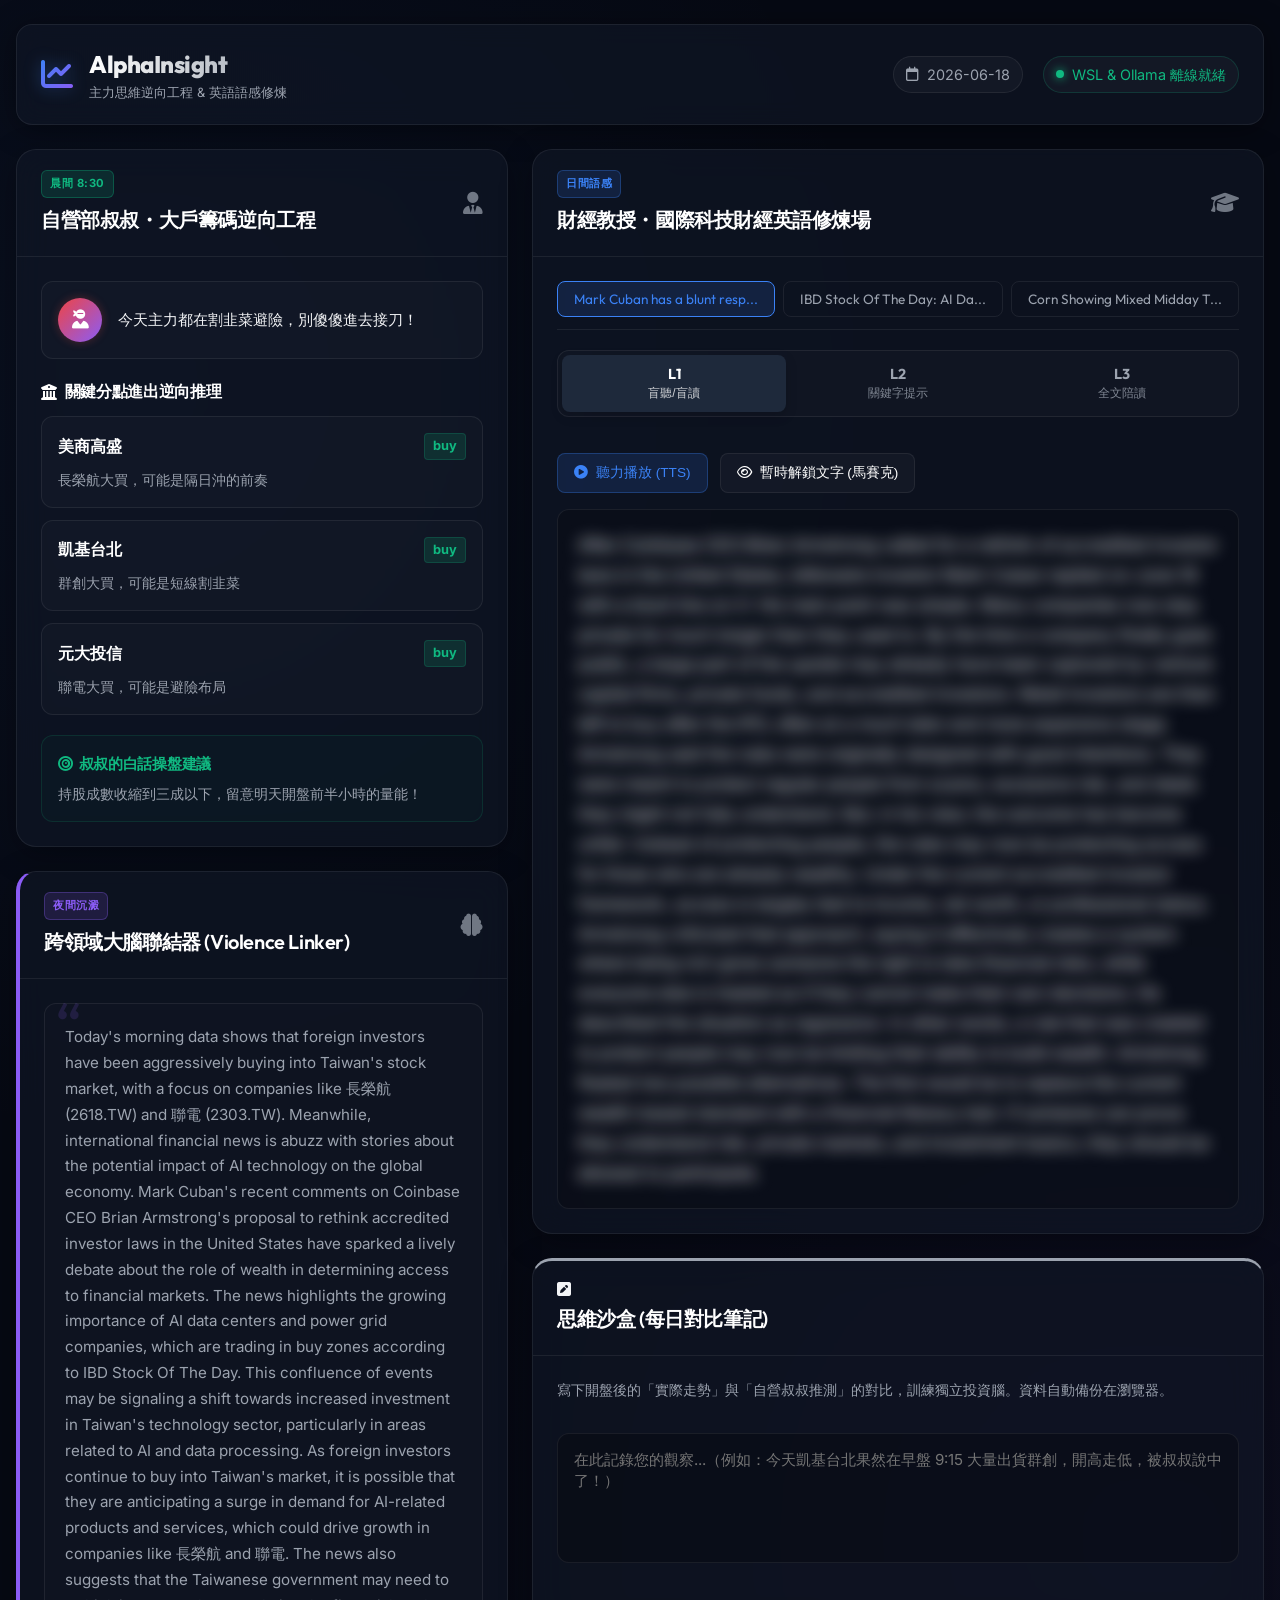
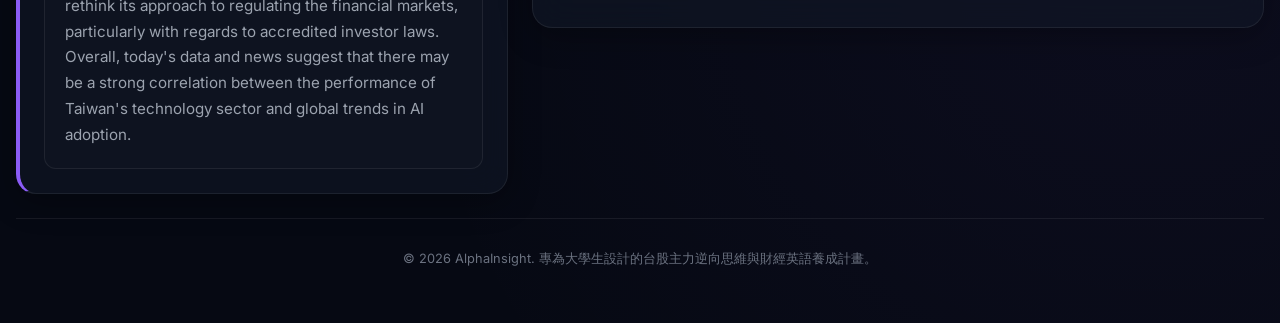
==== frontend/index.html @ 8d2d9692 "First commit: Initialize AlphaInsight project" ====
<!DOCTYPE html>
<html lang="zh-TW">
<head>
    <meta charset="UTF-8">
    <meta name="viewport" content="width=device-width, initial-scale=1.0">
    <title>AlphaInsight | 台股大戶思維與財經英語修煉場</title>
    <meta name="description" content="結合台股大戶操盤思維逆向工程與國際財經科技英語語感訓練的單頁 Dashboard。">
    <!-- Google Fonts -->
    <link rel="preconnect" href="https://fonts.googleapis.com">
    <link rel="preconnect" href="https://fonts.gstatic.com" crossorigin>
    <link href="https://fonts.googleapis.com/css2?family=Inter:wght@300;400;500;600;700&family=Outfit:wght@400;500;600;700;800&display=swap" rel="stylesheet">
    <!-- FontAwesome for icons -->
    <link rel="stylesheet" href="https://cdnjs.cloudflare.com/ajax/libs/font-awesome/6.4.0/css/all.min.css">
    <link rel="stylesheet" href="style.css">
</head>
<body>
    <div class="app-container">
        <!-- Header -->
        <header class="app-header">
            <div class="logo-area">
                <i class="fa-solid fa-chart-line logo-icon"></i>
                <div class="logo-text">
                    <h1>AlphaInsight</h1>
                    <p>主力思維逆向工程 & 英語語感修煉</p>
                </div>
            </div>
            <div class="header-meta">
                <div class="meta-item">
                    <i class="fa-regular fa-calendar"></i>
                    <span id="insight-date">讀取中...</span>
                </div>
                <div class="meta-item status-indicator">
                    <span class="status-dot"></span>
                    <span>WSL & Ollama 離線就緒</span>
                </div>
            </div>
        </header>

        <!-- Main Dashboard Layout -->
        <main class="app-main">
            <!-- Left Column: Stocks & Links -->
            <div class="main-column left-column">
                
                <!-- Section 1: Morning Stock Uncle -->
                <section class="dashboard-card stock-section" id="morning-stock">
                    <div class="card-header">
                        <div class="card-title">
                            <span class="badge badge-morning">晨間 8:30</span>
                            <h2>自營部叔叔・大戶籌碼逆向工程</h2>
                        </div>
                        <i class="fa-solid fa-user-tie header-card-icon"></i>
                    </div>
                    
                    <div class="card-content">
                        <!-- Uncle Sentiment -->
                        <div class="uncle-sentiment-box">
                            <div class="uncle-avatar">
                                <i class="fa-solid fa-user-ninja"></i>
                            </div>
                            <div class="sentiment-speech">
                                <p id="uncle-sentiment">正在逆向分析主力籌碼中...</p>
                            </div>
                        </div>

                        <!-- Top Brokerage Analysis list -->
                        <div class="analysis-group">
                            <h3><i class="fa-solid fa-building-columns"></i> 關鍵分點進出逆向推理</h3>
                            <div id="brokerages-list" class="brokerage-grid">
                                <!-- Dynamically loaded -->
                                <div class="loading-spinner"><i class="fa-solid fa-circle-notch fa-spin"></i> 載入分點資料中...</div>
                            </div>
                        </div>

                        <!-- Overall strategy -->
                        <div class="uncle-strategy-box">
                            <h4><i class="fa-solid fa-bullseye"></i> 叔叔的白話操盤建議</h4>
                            <p id="uncle-strategy">等待分析...</p>
                        </div>
                    </div>
                </section>

                <!-- Section 3: Night Market Linker -->
                <section class="dashboard-card linker-section" id="night-linker">
                    <div class="card-header">
                        <div class="card-title">
                            <span class="badge badge-night">夜間沉澱</span>
                            <h2>跨領域大腦聯結器 (Violence Linker)</h2>
                        </div>
                        <i class="fa-solid fa-brain header-card-icon"></i>
                    </div>
                    <div class="card-content">
                        <p id="linker-insight-text" class="linker-text">
                            正在暴力聯結晨間台股大戶動作與國際科技新聞...
                        </p>
                    </div>
                </section>

            </div>

            <!-- Right Column: English Professor & Sandbox -->
            <div class="main-column right-column">
                
                <!-- Section 2: Daytime English Professor -->
                <section class="dashboard-card english-section" id="daytime-english">
                    <div class="card-header">
                        <div class="card-title">
                            <span class="badge badge-daytime">日間語感</span>
                            <h2>財經教授・國際科技財經英語修煉場</h2>
                        </div>
                        <i class="fa-solid fa-graduation-cap header-card-icon"></i>
                    </div>

                    <div class="card-content">
                        <!-- News Selector (if multiple news items exist) -->
                        <div class="news-tabs" id="news-selector">
                            <!-- Dynamically loaded tabs -->
                        </div>

                        <!-- Level Switcher -->
                        <div class="level-switcher">
                            <button class="level-btn active" id="btn-level1" data-level="1">
                                <span class="btn-num">L1</span>
                                <span class="btn-txt">盲聽/盲讀</span>
                            </button>
                            <button class="level-btn" id="btn-level2" data-level="2">
                                <span class="btn-num">L2</span>
                                <span class="btn-txt">關鍵字提示</span>
                            </button>
                            <button class="level-btn" id="btn-level3" data-level="3">
                                <span class="btn-num">L3</span>
                                <span class="btn-txt">全文陪讀</span>
                            </button>
                        </div>

                        <!-- Training Area -->
                        <div class="training-display">
                            
                            <!-- Level 1: Blind Reading & Listening -->
                            <div class="level-panel active" id="panel-level1">
                                <div class="blind-controls">
                                    <button class="control-btn play-btn" id="tts-play-btn" title="播放語音">
                                        <i class="fa-solid fa-circle-play"></i> 聽力播放 (TTS)
                                    </button>
                                    <button class="control-btn stop-btn" id="tts-stop-btn" title="停止播放" style="display:none;">
                                        <i class="fa-solid fa-circle-stop"></i> 停止
                                    </button>
                                    <button class="control-btn peek-btn" id="peek-btn">
                                        <i class="fa-regular fa-eye"></i> 暫時解鎖文字 (馬賽克)
                                    </button>
                                </div>
                                <div class="blind-text-container">
                                    <div class="blind-text blur-effect" id="blind-passage">
                                        Loading passage...
                                    </div>
                                </div>
                            </div>

                            <!-- Level 2: Keywords & Context -->
                            <div class="level-panel" id="panel-level2">
                                <!-- Background Context -->
                                <div class="context-box">
                                    <h4><i class="fa-solid fa-circle-info"></i> 教授的白話背景提示</h4>
                                    <p id="prof-context">載入中...</p>
                                </div>
                                
                                <!-- Keyword Cards Grid -->
                                <h4><i class="fa-solid fa-tags"></i> 核心產業英語單字 (點擊翻牌)</h4>
                                <div class="keyword-grid" id="keywords-container">
                                    <!-- Dynamic Keyword Cards -->
                                </div>
                            </div>

                            <!-- Level 3: Full Read-Along -->
                            <div class="level-panel" id="panel-level3">
                                <div class="helper-tip">
                                    <i class="fa-regular fa-lightbulb"></i> 點擊任何一個英文句子，右側或下方將浮現結合產業背景的白話中文翻譯。
                                </div>
                                <div class="read-along-container">
                                    <div class="english-passage-interactive" id="interactive-passage">
                                        <!-- Sentences loaded dynamically -->
                                    </div>
                                    <div class="translation-side-panel" id="translation-panel">
                                        <div class="translation-panel-header">
                                            <i class="fa-solid fa-language"></i> 教授對話式翻譯
                                        </div>
                                        <div class="translation-panel-content" id="translation-content">
                                            點擊英文句子即可獲得白話翻譯。
                                        </div>
                                    </div>
                                </div>
                            </div>

                        </div>
                    </div>
                </section>

                <!-- Sandbox Notes Box -->
                <section class="dashboard-card sandbox-card" id="sandbox">
                    <div class="card-header">
                        <div class="card-title">
                            <i class="fa-solid fa-square-pen"></i>
                            <h2>思維沙盒 (每日對比筆記)</h2>
                        </div>
                    </div>
                    <div class="card-content">
                        <div class="sandbox-intro">
                            寫下開盤後的「實際走勢」與「自營叔叔推測」的對比，訓練獨立投資腦。資料自動備份在瀏覽器。
                        </div>
                        <textarea id="sandbox-textarea" placeholder="在此記錄您的觀察...（例如：今天凱基台北果然在早盤 9:15 大量出貨群創，開高走低，被叔叔說中了！）"></textarea>
                        <div class="sandbox-footer">
                            <span id="save-status"><i class="fa-solid fa-cloud-arrow-up"></i> 已即時儲存至本機</span>
                        </div>
                    </div>
                </section>

            </div>
        </main>

        <!-- Footer -->
        <footer class="app-footer">
            <p>&copy; 2026 AlphaInsight. 專為大學生設計的台股主力逆向思維與財經英語養成計畫。</p>
        </footer>
    </div>

    <!-- App JS -->
    <script src="app.js"></script>
</body>
</html>
---- frontend/style.css ----
/* ==========================================================================
   AlphaInsight Core Design System & CSS Stylesheet
   Theme: Sleek Sci-Fi Dark Mode (Glassmorphism & Neon Accents)
   ========================================================================== */

/* Variables */
:root {
    --bg-main: #060913;
    --bg-card: rgba(17, 24, 39, 0.6);
    --border-color: rgba(255, 255, 255, 0.07);
    --border-focus: rgba(59, 130, 246, 0.5);
    
    --text-primary: #f3f4f6;
    --text-secondary: #9ca3af;
    --text-muted: #6b7280;
    
    /* Neon Colors */
    --neon-green: #10b981;
    --neon-green-glow: rgba(16, 185, 129, 0.15);
    --neon-blue: #3b82f6;
    --neon-blue-glow: rgba(59, 130, 246, 0.15);
    --neon-red: #ef4444;
    --neon-red-glow: rgba(239, 68, 68, 0.15);
    --neon-purple: #8b5cf6;
    --neon-purple-glow: rgba(139, 92, 246, 0.15);
    
    /* Transition Speed */
    --transition-smooth: all 0.3s cubic-bezier(0.4, 0, 0.2, 1);
}

/* Base Settings & Typography */
* {
    margin: 0;
    padding: 0;
    box-sizing: border-box;
}

body {
    background-color: var(--bg-main);
    background-image: 
        radial-gradient(circle at 10% 20%, rgba(59, 130, 246, 0.05) 0%, transparent 40%),
        radial-gradient(circle at 90% 80%, rgba(139, 92, 246, 0.05) 0%, transparent 40%);
    color: var(--text-primary);
    font-family: 'Inter', -apple-system, BlinkMacSystemFont, "Segoe UI", Roboto, sans-serif;
    min-height: 100vh;
    line-height: 1.6;
    overflow-x: hidden;
}

h1, h2, h3, h4, h5, h6 {
    font-family: 'Outfit', sans-serif;
    font-weight: 600;
    letter-spacing: -0.02em;
}

/* Scrollbar Style */
::-webkit-scrollbar {
    width: 8px;
}
::-webkit-scrollbar-track {
    background: var(--bg-main);
}
::-webkit-scrollbar-thumb {
    background: #1f2937;
    border-radius: 4px;
}
::-webkit-scrollbar-thumb:hover {
    background: #374151;
}

/* Layout Container */
.app-container {
    max-width: 1400px;
    margin: 0 auto;
    padding: 24px 16px;
    display: flex;
    flex-direction: column;
    gap: 24px;
}

/* Header */
.app-header {
    display: flex;
    justify-content: space-between;
    align-items: center;
    padding: 20px 24px;
    background: var(--bg-card);
    backdrop-filter: blur(12px);
    border: 1px solid var(--border-color);
    border-radius: 16px;
    box-shadow: 0 4px 30px rgba(0, 0, 0, 0.4);
}

.logo-area {
    display: flex;
    align-items: center;
    gap: 16px;
}

.logo-icon {
    font-size: 2rem;
    background: linear-gradient(135deg, var(--neon-blue), var(--neon-purple));
    -webkit-background-clip: text;
    -webkit-text-fill-color: transparent;
    filter: drop-shadow(0 0 8px rgba(59, 130, 246, 0.4));
}

.logo-text h1 {
    font-size: 1.5rem;
    font-weight: 800;
    background: linear-gradient(to right, #ffffff, #9ca3af);
    -webkit-background-clip: text;
    -webkit-text-fill-color: transparent;
}

.logo-text p {
    font-size: 0.8rem;
    color: var(--text-secondary);
}

.header-meta {
    display: flex;
    gap: 20px;
    align-items: center;
}

.meta-item {
    font-size: 0.9rem;
    color: var(--text-secondary);
    display: flex;
    align-items: center;
    gap: 8px;
    padding: 6px 12px;
    background: rgba(255, 255, 255, 0.03);
    border-radius: 20px;
    border: 1px solid var(--border-color);
}

.status-indicator {
    color: var(--neon-green);
    border-color: rgba(16, 185, 129, 0.2);
}

.status-dot {
    width: 8px;
    height: 8px;
    background-color: var(--neon-green);
    border-radius: 50%;
    box-shadow: 0 0 10px var(--neon-green);
    display: inline-block;
    animation: pulse 2s infinite;
}

@keyframes pulse {
    0% { transform: scale(0.9); opacity: 0.8; }
    50% { transform: scale(1.1); opacity: 1; box-shadow: 0 0 14px var(--neon-green); }
    100% { transform: scale(0.9); opacity: 0.8; }
}

/* Dashboard Columns */
.app-main {
    display: grid;
    grid-template-columns: 1.1fr 1fr;
    gap: 24px;
}

@media (max-width: 1024px) {
    .app-main {
        grid-template-columns: 1fr;
    }
}

.main-column {
    display: flex;
    flex-direction: column;
    gap: 24px;
}

/* Dashboard Cards (Glassmorphism) */
.dashboard-card {
    background: var(--bg-card);
    backdrop-filter: blur(16px);
    border: 1px solid var(--border-color);
    border-radius: 20px;
    box-shadow: 0 8px 32px rgba(0, 0, 0, 0.3);
    transition: var(--transition-smooth);
    display: flex;
    flex-direction: column;
    overflow: hidden;
}

.dashboard-card:hover {
    transform: translateY(-4px);
    border-color: rgba(255, 255, 255, 0.15);
    box-shadow: 0 12px 40px rgba(0, 0, 0, 0.5);
}

.card-header {
    display: flex;
    justify-content: space-between;
    align-items: center;
    padding: 20px 24px;
    border-bottom: 1px solid var(--border-color);
}

.card-title {
    display: flex;
    flex-direction: column;
    gap: 6px;
}

.card-title h2 {
    font-size: 1.25rem;
    color: #ffffff;
}

.header-card-icon {
    font-size: 1.4rem;
    color: var(--text-secondary);
    opacity: 0.7;
}

.card-content {
    padding: 24px;
    display: flex;
    flex-direction: column;
    gap: 20px;
}

/* Badges */
.badge {
    align-self: flex-start;
    font-size: 0.7rem;
    font-weight: 700;
    text-transform: uppercase;
    padding: 4px 8px;
    border-radius: 6px;
    letter-spacing: 0.05em;
}

.badge-morning {
    background: var(--neon-green-glow);
    color: var(--neon-green);
    border: 1px solid rgba(16, 185, 129, 0.3);
}

.badge-daytime {
    background: var(--neon-blue-glow);
    color: var(--neon-blue);
    border: 1px solid rgba(59, 130, 246, 0.3);
}

.badge-night {
    background: var(--neon-purple-glow);
    color: var(--neon-purple);
    border: 1px solid rgba(139, 92, 246, 0.3);
}

/* SECTION 1: Stock Uncle Styles */
.uncle-sentiment-box {
    display: flex;
    gap: 16px;
    background: rgba(255, 255, 255, 0.02);
    border: 1px solid var(--border-color);
    border-radius: 12px;
    padding: 16px;
}

.uncle-avatar {
    width: 44px;
    height: 44px;
    border-radius: 50%;
    background: linear-gradient(135deg, var(--neon-red), var(--neon-purple));
    display: flex;
    align-items: center;
    justify-content: center;
    flex-shrink: 0;
    box-shadow: 0 0 10px rgba(239, 68, 68, 0.3);
}

.uncle-avatar i {
    font-size: 1.2rem;
    color: #ffffff;
}

.sentiment-speech {
    font-size: 0.95rem;
    color: var(--text-primary);
    display: flex;
    align-items: center;
}

.analysis-group h3 {
    font-size: 1rem;
    color: #ffffff;
    margin-bottom: 12px;
    display: flex;
    align-items: center;
    gap: 8px;
}

.brokerage-grid {
    display: flex;
    flex-direction: column;
    gap: 12px;
}

.brokerage-card {
    background: rgba(255, 255, 255, 0.02);
    border: 1px solid var(--border-color);
    border-radius: 12px;
    padding: 16px;
    display: flex;
    flex-direction: column;
    gap: 8px;
    transition: var(--transition-smooth);
}

.brokerage-card:hover {
    border-color: rgba(255, 255, 255, 0.12);
    background: rgba(255, 255, 255, 0.04);
}

.brokerage-card-meta {
    display: flex;
    justify-content: space-between;
    align-items: center;
}

.brokerage-name {
    font-weight: 700;
    font-family: 'Outfit', sans-serif;
    color: #ffffff;
    font-size: 1rem;
}

.brokerage-action {
    font-size: 0.8rem;
    font-weight: 700;
    padding: 2px 8px;
    border-radius: 4px;
}

.action-buy {
    background: var(--neon-green-glow);
    color: var(--neon-green);
    border: 1px solid rgba(16, 185, 129, 0.2);
}

.action-sell {
    background: var(--neon-red-glow);
    color: var(--neon-red);
    border: 1px solid rgba(239, 68, 68, 0.2);
}

.uncle-logic-text {
    font-size: 0.9rem;
    color: var(--text-secondary);
}

.uncle-strategy-box {
    background: rgba(16, 185, 129, 0.03);
    border: 1px solid rgba(16, 185, 129, 0.15);
    border-radius: 12px;
    padding: 16px;
}

.uncle-strategy-box h4 {
    color: var(--neon-green);
    font-size: 0.95rem;
    margin-bottom: 6px;
    display: flex;
    align-items: center;
    gap: 6px;
}

.uncle-strategy-box p {
    font-size: 0.9rem;
    color: var(--text-secondary);
}

/* SECTION 2: English Professor Styles */
.news-tabs {
    display: flex;
    gap: 8px;
    border-bottom: 1px solid var(--border-color);
    padding-bottom: 12px;
    overflow-x: auto;
}

.news-tab {
    background: transparent;
    border: 1px solid var(--border-color);
    color: var(--text-secondary);
    padding: 8px 16px;
    border-radius: 8px;
    cursor: pointer;
    font-family: 'Outfit', sans-serif;
    font-size: 0.85rem;
    white-space: nowrap;
    transition: var(--transition-smooth);
}

.news-tab:hover {
    color: #ffffff;
    border-color: rgba(255, 255, 255, 0.2);
}

.news-tab.active {
    background: var(--neon-blue-glow);
    color: var(--neon-blue);
    border-color: var(--neon-blue);
}

.level-switcher {
    display: grid;
    grid-template-columns: 1fr 1fr 1fr;
    background: rgba(255, 255, 255, 0.02);
    border: 1px solid var(--border-color);
    padding: 4px;
    border-radius: 12px;
}

.level-btn {
    background: transparent;
    border: none;
    color: var(--text-secondary);
    padding: 10px;
    cursor: pointer;
    border-radius: 8px;
    display: flex;
    flex-direction: column;
    align-items: center;
    gap: 2px;
    transition: var(--transition-smooth);
}

.level-btn:hover {
    color: #ffffff;
    background: rgba(255, 255, 255, 0.03);
}

.level-btn.active {
    background: #1e293b;
    color: #ffffff;
    box-shadow: 0 4px 12px rgba(0, 0, 0, 0.2);
}

.btn-num {
    font-weight: 700;
    font-size: 0.9rem;
    font-family: 'Outfit', sans-serif;
}

.btn-txt {
    font-size: 0.75rem;
    opacity: 0.8;
}

/* L1 Panel */
.level-panel {
    display: none;
    flex-direction: column;
    gap: 16px;
    margin-top: 16px;
}

.level-panel.active {
    display: flex;
}

.blind-controls {
    display: flex;
    gap: 12px;
}

.control-btn {
    background: rgba(255, 255, 255, 0.03);
    border: 1px solid var(--border-color);
    color: #ffffff;
    padding: 10px 16px;
    border-radius: 8px;
    cursor: pointer;
    font-size: 0.85rem;
    display: flex;
    align-items: center;
    gap: 8px;
    transition: var(--transition-smooth);
}

.control-btn:hover {
    background: rgba(255, 255, 255, 0.08);
    border-color: rgba(255, 255, 255, 0.2);
}

.play-btn {
    background: var(--neon-blue-glow);
    color: var(--neon-blue);
    border-color: rgba(59, 130, 246, 0.3);
}

.play-btn:hover {
    background: rgba(59, 130, 246, 0.25);
}

.stop-btn {
    background: var(--neon-red-glow);
    color: var(--neon-red);
    border-color: rgba(239, 68, 68, 0.3);
}

.stop-btn:hover {
    background: rgba(239, 68, 68, 0.25);
}

.blind-text-container {
    background: rgba(0, 0, 0, 0.2);
    border: 1px solid var(--border-color);
    border-radius: 12px;
    padding: 20px;
    min-height: 120px;
}

.blind-text {
    font-size: 1.1rem;
    line-height: 1.7;
    transition: filter 0.5s ease;
}

.blur-effect {
    filter: blur(8px);
    user-select: none;
    pointer-events: none;
}

/* L2 Panel */
.context-box {
    background: rgba(255, 255, 255, 0.02);
    border: 1px solid var(--border-color);
    border-radius: 12px;
    padding: 16px;
}

.context-box h4 {
    color: var(--neon-blue);
    font-size: 0.95rem;
    margin-bottom: 6px;
    display: flex;
    align-items: center;
    gap: 6px;
}

.context-box p {
    font-size: 0.9rem;
    color: var(--text-secondary);
}

.keyword-grid {
    display: grid;
    grid-template-columns: repeat(auto-fill, minmax(160px, 1fr));
    gap: 16px;
    margin-top: 12px;
}

/* 3D Flip Keyword Cards */
.keyword-card-wrapper {
    perspective: 1000px;
    height: 110px;
    cursor: pointer;
}

.keyword-card-inner {
    position: relative;
    width: 100%;
    height: 100%;
    text-align: center;
    transition: transform 0.6s cubic-bezier(0.4, 0, 0.2, 1);
    transform-style: preserve-3d;
}

.keyword-card-wrapper.flipped .keyword-card-inner {
    transform: rotateY(180deg);
}

.keyword-card-front, .keyword-card-back {
    position: absolute;
    width: 100%;
    height: 100%;
    backface-visibility: hidden;
    border-radius: 12px;
    border: 1px solid var(--border-color);
    display: flex;
    flex-direction: column;
    justify-content: center;
    align-items: center;
    padding: 10px;
}

.keyword-card-front {
    background: linear-gradient(135deg, rgba(30, 41, 59, 0.5), rgba(17, 24, 39, 0.8));
    color: #ffffff;
}

.keyword-card-front h5 {
    font-size: 1.05rem;
    font-family: 'Outfit', sans-serif;
    color: var(--neon-blue);
}

.keyword-card-front span {
    font-size: 0.75rem;
    color: var(--text-muted);
    margin-top: 4px;
}

.keyword-card-back {
    background: #1e293b;
    color: var(--text-primary);
    transform: rotateY(180deg);
}

.keyword-card-back p {
    font-size: 0.85rem;
    font-weight: 600;
}

.keyword-card-back span {
    font-size: 0.7rem;
    color: var(--text-secondary);
    margin-top: 4px;
    line-height: 1.3;
}

/* L3 Panel: Read Along */
.helper-tip {
    font-size: 0.8rem;
    color: var(--text-secondary);
    background: rgba(255, 255, 255, 0.02);
    padding: 10px 16px;
    border-radius: 8px;
    border-left: 3px solid var(--neon-blue);
}

.read-along-container {
    display: flex;
    flex-direction: column;
    gap: 16px;
}

.english-passage-interactive {
    font-size: 1.05rem;
    line-height: 1.8;
    color: var(--text-primary);
    padding: 10px 0;
}

.interactive-sentence {
    cursor: pointer;
    padding: 2px 4px;
    border-radius: 4px;
    transition: var(--transition-smooth);
}

.interactive-sentence:hover {
    background-color: rgba(59, 130, 246, 0.15);
    color: #ffffff;
    box-shadow: 0 0 5px rgba(59, 130, 246, 0.2);
}

.interactive-sentence.selected {
    background-color: var(--neon-blue-glow);
    border-bottom: 2px solid var(--neon-blue);
    color: #ffffff;
}

.translation-side-panel {
    background: rgba(0, 0, 0, 0.2);
    border: 1px solid var(--border-color);
    border-radius: 12px;
    padding: 16px;
}

.translation-panel-header {
    font-size: 0.85rem;
    font-weight: 700;
    color: var(--neon-blue);
    text-transform: uppercase;
    letter-spacing: 0.05em;
    margin-bottom: 8px;
    display: flex;
    align-items: center;
    gap: 6px;
}

.translation-panel-content {
    font-size: 0.95rem;
    color: var(--text-primary);
    min-height: 40px;
}

/* SECTION 3: Night Linker Styles */
.linker-section {
    border-left: 4px solid var(--neon-purple);
}

.linker-text {
    font-size: 0.95rem;
    line-height: 1.7;
    color: var(--text-secondary);
    background: rgba(255, 255, 255, 0.01);
    border: 1px solid var(--border-color);
    border-radius: 12px;
    padding: 20px;
    position: relative;
}

.linker-text::before {
    content: "“";
    font-family: 'Outfit', sans-serif;
    font-size: 4rem;
    color: var(--neon-purple);
    opacity: 0.15;
    position: absolute;
    top: -10px;
    left: 10px;
    line-height: 1;
}

/* Sandbox Notes Card */
.sandbox-card {
    border-top: 3px solid var(--text-secondary);
}

.sandbox-intro {
    font-size: 0.85rem;
    color: var(--text-secondary);
    margin-bottom: 12px;
}

#sandbox-textarea {
    width: 100%;
    height: 130px;
    background: rgba(0, 0, 0, 0.25);
    border: 1px solid var(--border-color);
    border-radius: 12px;
    color: #ffffff;
    padding: 16px;
    font-family: inherit;
    font-size: 0.95rem;
    resize: none;
    outline: none;
    transition: var(--transition-smooth);
}

#sandbox-textarea:focus {
    border-color: var(--neon-blue);
    box-shadow: 0 0 10px rgba(59, 130, 246, 0.15);
    background: rgba(0, 0, 0, 0.35);
}

.sandbox-footer {
    display: flex;
    justify-content: flex-end;
}

#save-status {
    font-size: 0.75rem;
    color: var(--text-muted);
    display: flex;
    align-items: center;
    gap: 4px;
    opacity: 0;
    transition: opacity 0.5s ease;
}

#save-status.show {
    opacity: 1;
}

/* Footer */
.app-footer {
    text-align: center;
    padding: 30px 0;
    border-top: 1px solid var(--border-color);
    color: var(--text-muted);
    font-size: 0.8rem;
}

/* Loading helper states */
.loading-spinner {
    padding: 20px;
    text-align: center;
    color: var(--text-muted);
    font-size: 0.9rem;
}
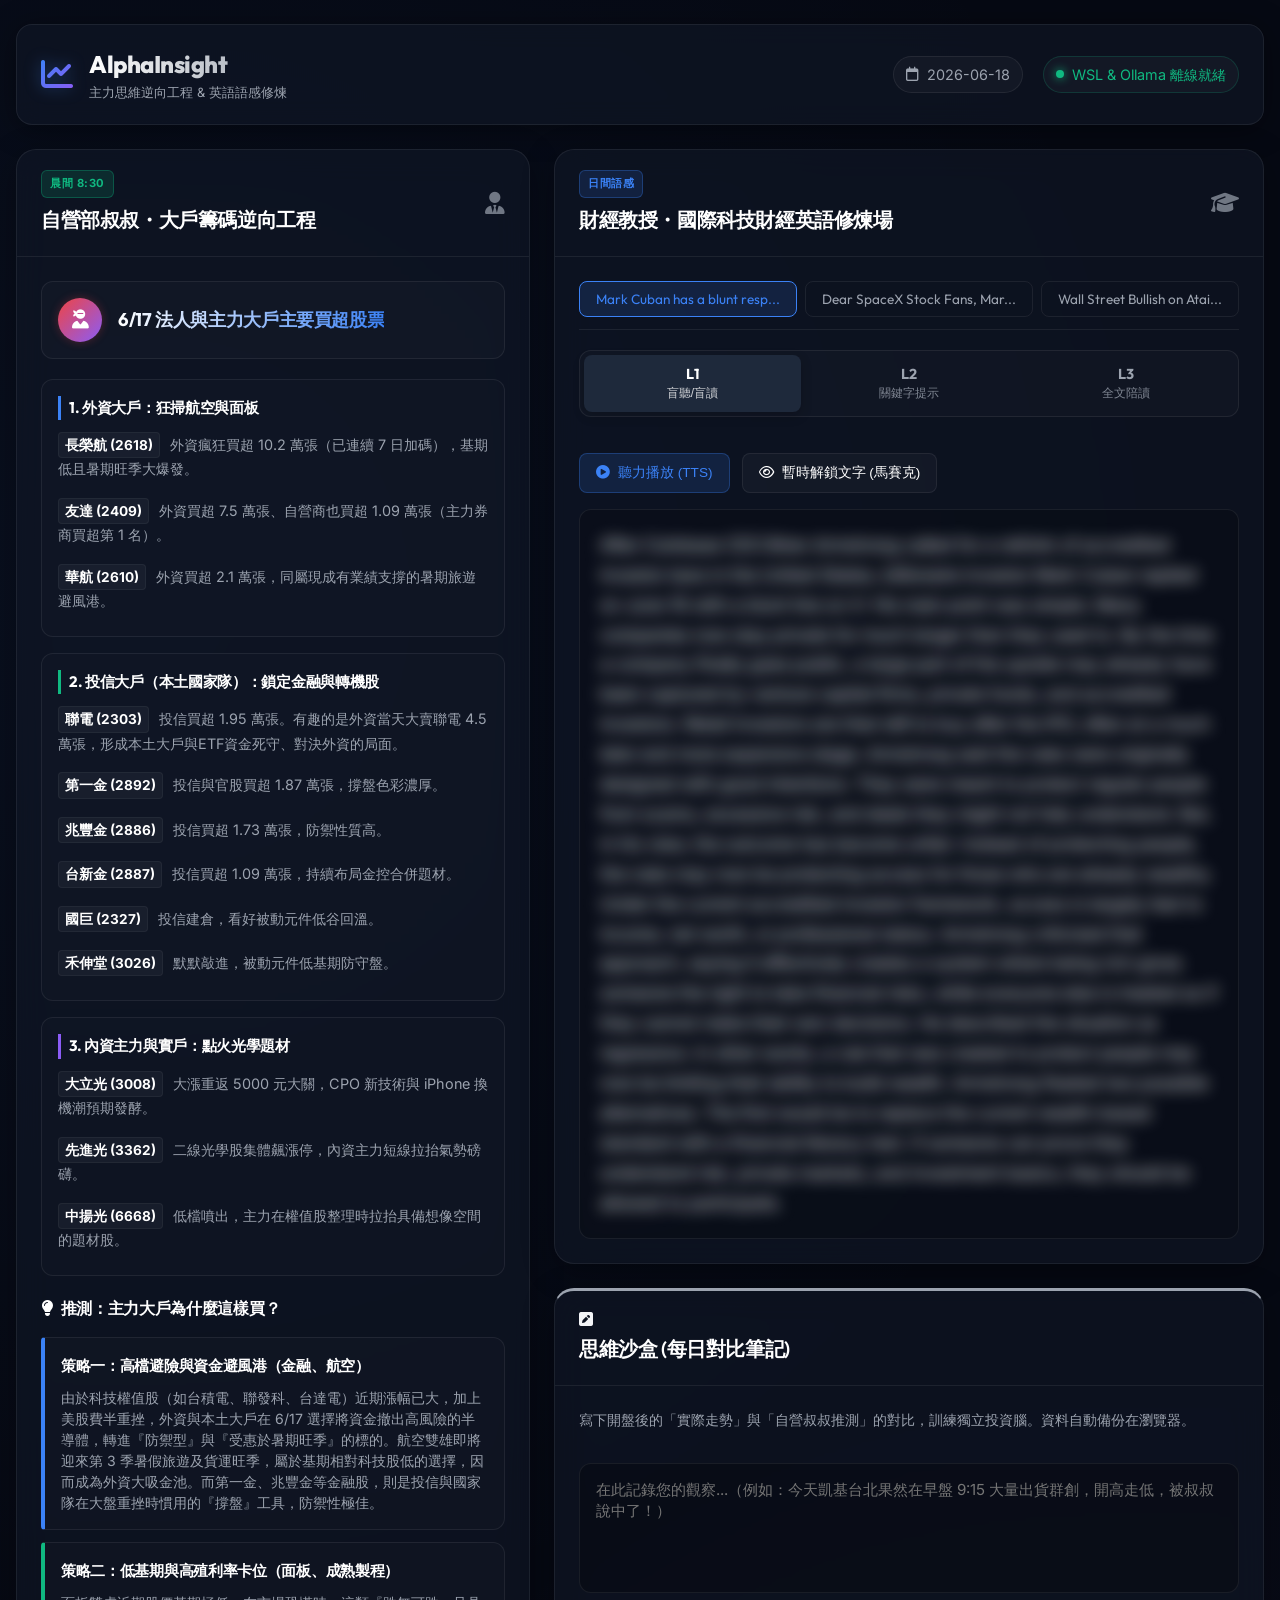
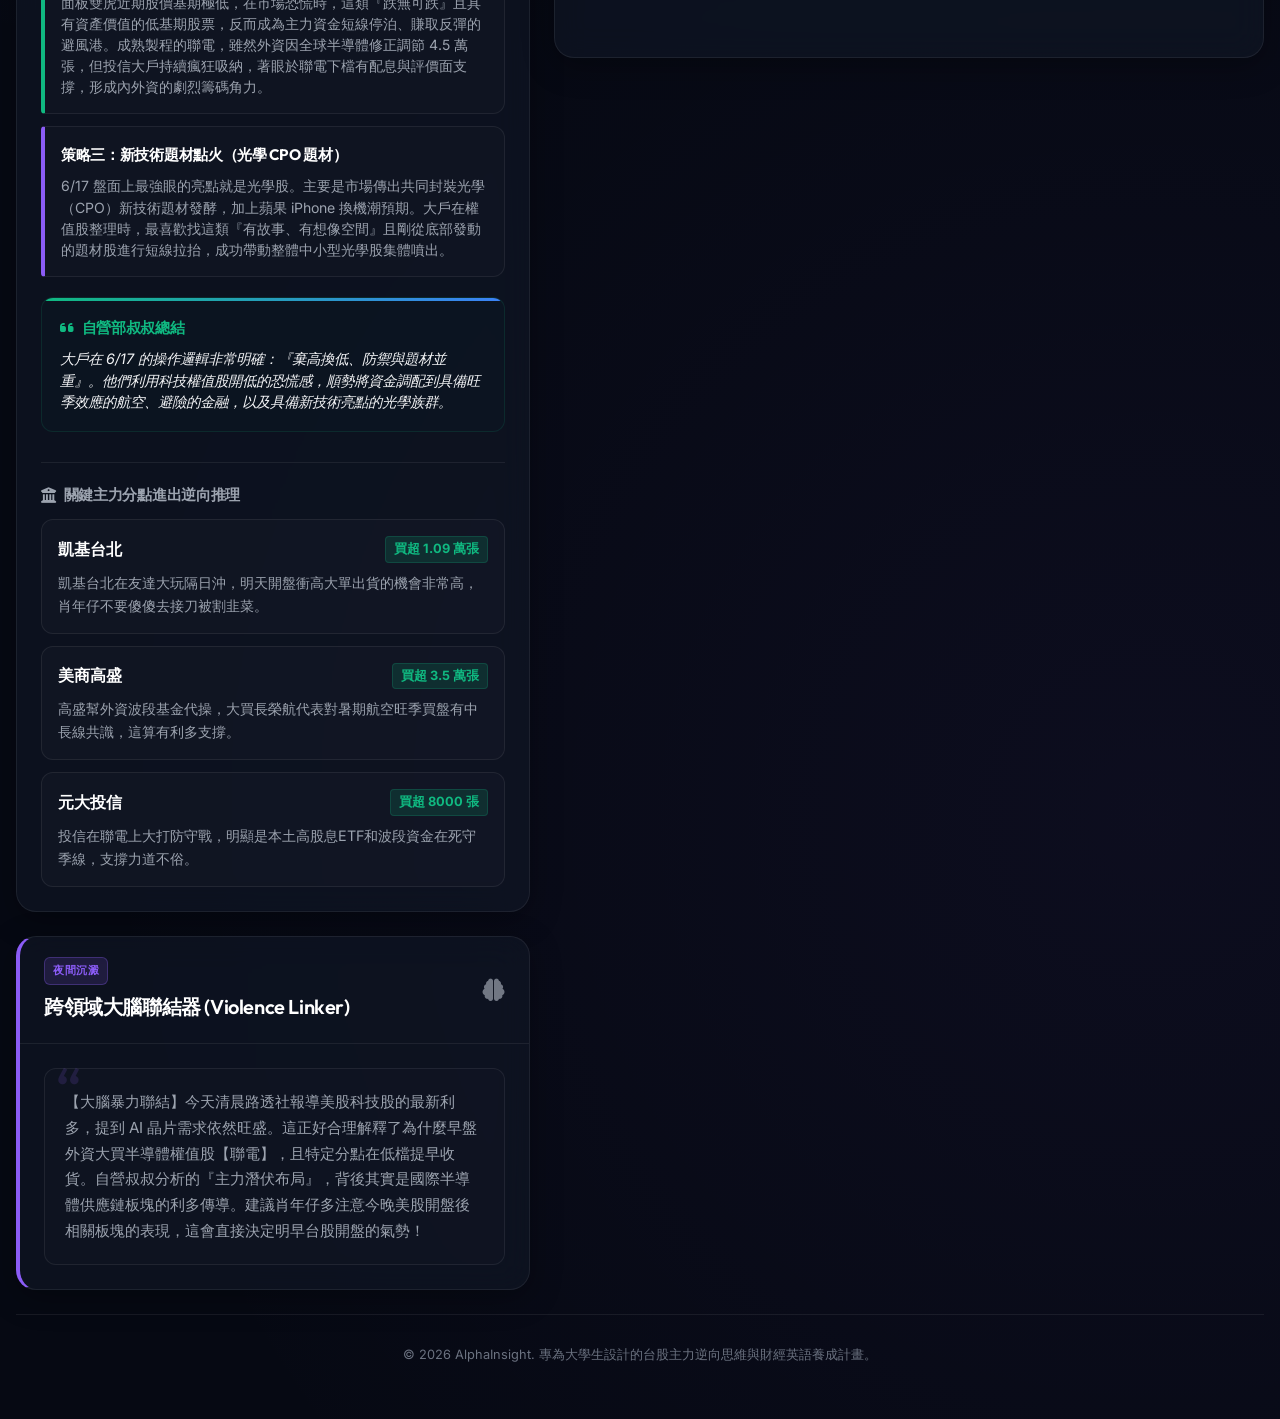
==== commit 3d2fd30c: "feat: integrate local Ollama (Llama3) analysis with loop processing, fallback patching & UI enhancem" ====
--- a/frontend/index.html
+++ b/frontend/index.html
@@ -58,23 +58,37 @@
                                 <i class="fa-solid fa-user-ninja"></i>
                             </div>
                             <div class="sentiment-speech">
-                                <p id="uncle-sentiment">正在逆向分析主力籌碼中...</p>
-                            </div>
+                                <h3 id="uncle-report-header" class="report-header">正在逆向分析主力籌碼中...</h3>
+                            </div>
+                        </div>
+
+                        <!-- Buyer Groups Section -->
+                        <div class="uncle-report-section">
+                            <div id="buyer-groups-container" class="buyer-groups-grid">
+                                <div class="loading-spinner"><i class="fa-solid fa-circle-notch fa-spin"></i> 正在生成大戶分組明細...</div>
+                            </div>
+                        </div>
+
+                        <!-- Strategic Rationale Section -->
+                        <div class="uncle-report-section strategies-section">
+                            <h3><i class="fa-solid fa-lightbulb"></i> 推測：主力大戶為什麼這樣買？</h3>
+                            <div id="strategies-container" class="strategies-grid">
+                                <div class="loading-spinner"><i class="fa-solid fa-circle-notch fa-spin"></i> 正在剖析大戶操盤策略...</div>
+                            </div>
+                        </div>
+
+                        <!-- Summary Section -->
+                        <div class="uncle-summary-box" id="uncle-summary-container">
+                            <h4><i class="fa-solid fa-quote-left"></i> 自營部叔叔總結</h4>
+                            <p id="uncle-summary-text">正在整合操盤思維...</p>
                         </div>
 
                         <!-- Top Brokerage Analysis list -->
-                        <div class="analysis-group">
-                            <h3><i class="fa-solid fa-building-columns"></i> 關鍵分點進出逆向推理</h3>
+                        <div class="analysis-group brokerage-tracker-group">
+                            <h3 class="brokerage-tracker-title"><i class="fa-solid fa-building-columns"></i> 關鍵主力分點進出逆向推理</h3>
                             <div id="brokerages-list" class="brokerage-grid">
-                                <!-- Dynamically loaded -->
                                 <div class="loading-spinner"><i class="fa-solid fa-circle-notch fa-spin"></i> 載入分點資料中...</div>
                             </div>
-                        </div>
-
-                        <!-- Overall strategy -->
-                        <div class="uncle-strategy-box">
-                            <h4><i class="fa-solid fa-bullseye"></i> 叔叔的白話操盤建議</h4>
-                            <p id="uncle-strategy">等待分析...</p>
                         </div>
                     </div>
                 </section>
--- a/frontend/style.css
+++ b/frontend/style.css
@@ -358,25 +358,183 @@
     color: var(--text-secondary);
 }
 
-.uncle-strategy-box {
-    background: rgba(16, 185, 129, 0.03);
-    border: 1px solid rgba(16, 185, 129, 0.15);
+.report-header {
+    font-size: 1.15rem;
+    font-weight: 700;
+    color: #ffffff;
+    background: linear-gradient(to right, #ffffff, var(--neon-blue));
+    -webkit-background-clip: text;
+    -webkit-text-fill-color: transparent;
+}
+
+.uncle-report-section {
+    display: flex;
+    flex-direction: column;
+    gap: 12px;
+}
+
+.buyer-groups-grid {
+    display: flex;
+    flex-direction: column;
+    gap: 16px;
+}
+
+.buyer-group-card {
+    background: rgba(255, 255, 255, 0.01);
+    border: 1px solid var(--border-color);
     border-radius: 12px;
     padding: 16px;
-}
-
-.uncle-strategy-box h4 {
+    transition: var(--transition-smooth);
+}
+
+.buyer-group-card:hover {
+    border-color: rgba(255, 255, 255, 0.12);
+    background: rgba(255, 255, 255, 0.02);
+}
+
+.buyer-group-title {
+    font-size: 0.95rem;
+    font-weight: 700;
+    color: #ffffff;
+    margin-bottom: 12px;
+    border-left: 3px solid var(--neon-blue);
+    padding-left: 8px;
+}
+
+.buyer-group-card:nth-child(2) .buyer-group-title {
+    border-left-color: var(--neon-green);
+}
+
+.buyer-group-card:nth-child(3) .buyer-group-title {
+    border-left-color: var(--neon-purple);
+}
+
+.buyer-stocks-list {
+    display: flex;
+    flex-direction: column;
+    gap: 10px;
+}
+
+.buyer-stock-item {
+    font-size: 0.9rem;
+    line-height: 1.5;
+}
+
+.buyer-stock-name {
+    font-weight: 700;
+    color: #ffffff;
+    background: rgba(255, 255, 255, 0.04);
+    padding: 2px 6px;
+    border-radius: 4px;
+    margin-right: 6px;
+    border: 1px solid rgba(255, 255, 255, 0.05);
+    font-size: 0.85rem;
+    display: inline-block;
+}
+
+.buyer-stock-desc {
+    color: var(--text-secondary);
+}
+
+.strategies-section h3 {
+    font-size: 1rem;
+    color: #ffffff;
+    margin-bottom: 4px;
+    display: flex;
+    align-items: center;
+    gap: 8px;
+}
+
+.strategies-grid {
+    display: flex;
+    flex-direction: column;
+    gap: 12px;
+}
+
+.strategy-card {
+    background: rgba(255, 255, 255, 0.015);
+    border: 1px solid var(--border-color);
+    border-left: 4px solid var(--neon-blue);
+    border-radius: 4px 12px 12px 4px;
+    padding: 16px;
+    transition: var(--transition-smooth);
+}
+
+.strategy-card:nth-child(1) {
+    border-left-color: var(--neon-blue);
+}
+
+.strategy-card:nth-child(2) {
+    border-left-color: var(--neon-green);
+}
+
+.strategy-card:nth-child(3) {
+    border-left-color: var(--neon-purple);
+}
+
+.strategy-card:hover {
+    background: rgba(255, 255, 255, 0.03);
+    border-color: rgba(255, 255, 255, 0.15);
+}
+
+.strategy-title {
+    font-size: 0.95rem;
+    font-weight: 700;
+    color: #ffffff;
+    margin-bottom: 8px;
+}
+
+.strategy-content {
+    font-size: 0.88rem;
+    color: var(--text-secondary);
+    line-height: 1.5;
+}
+
+.uncle-summary-box {
+    background: rgba(16, 185, 129, 0.02);
+    border: 1px solid rgba(16, 185, 129, 0.12);
+    border-radius: 12px;
+    padding: 18px;
+    position: relative;
+    overflow: hidden;
+}
+
+.uncle-summary-box::before {
+    content: '';
+    position: absolute;
+    top: 0;
+    left: 0;
+    width: 100%;
+    height: 3px;
+    background: linear-gradient(to right, var(--neon-green), var(--neon-blue));
+}
+
+.uncle-summary-box h4 {
     color: var(--neon-green);
     font-size: 0.95rem;
-    margin-bottom: 6px;
-    display: flex;
-    align-items: center;
-    gap: 6px;
-}
-
-.uncle-strategy-box p {
+    margin-bottom: 8px;
+    display: flex;
+    align-items: center;
+    gap: 8px;
+}
+
+.uncle-summary-box p {
     font-size: 0.9rem;
-    color: var(--text-secondary);
+    color: var(--text-primary);
+    line-height: 1.5;
+    font-style: italic;
+}
+
+.brokerage-tracker-group {
+    border-top: 1px solid var(--border-color);
+    padding-top: 20px;
+    margin-top: 10px;
+}
+
+.brokerage-tracker-title {
+    font-size: 0.95rem !important;
+    color: var(--text-secondary) !important;
+    margin-bottom: 12px;
 }
 
 /* SECTION 2: English Professor Styles */
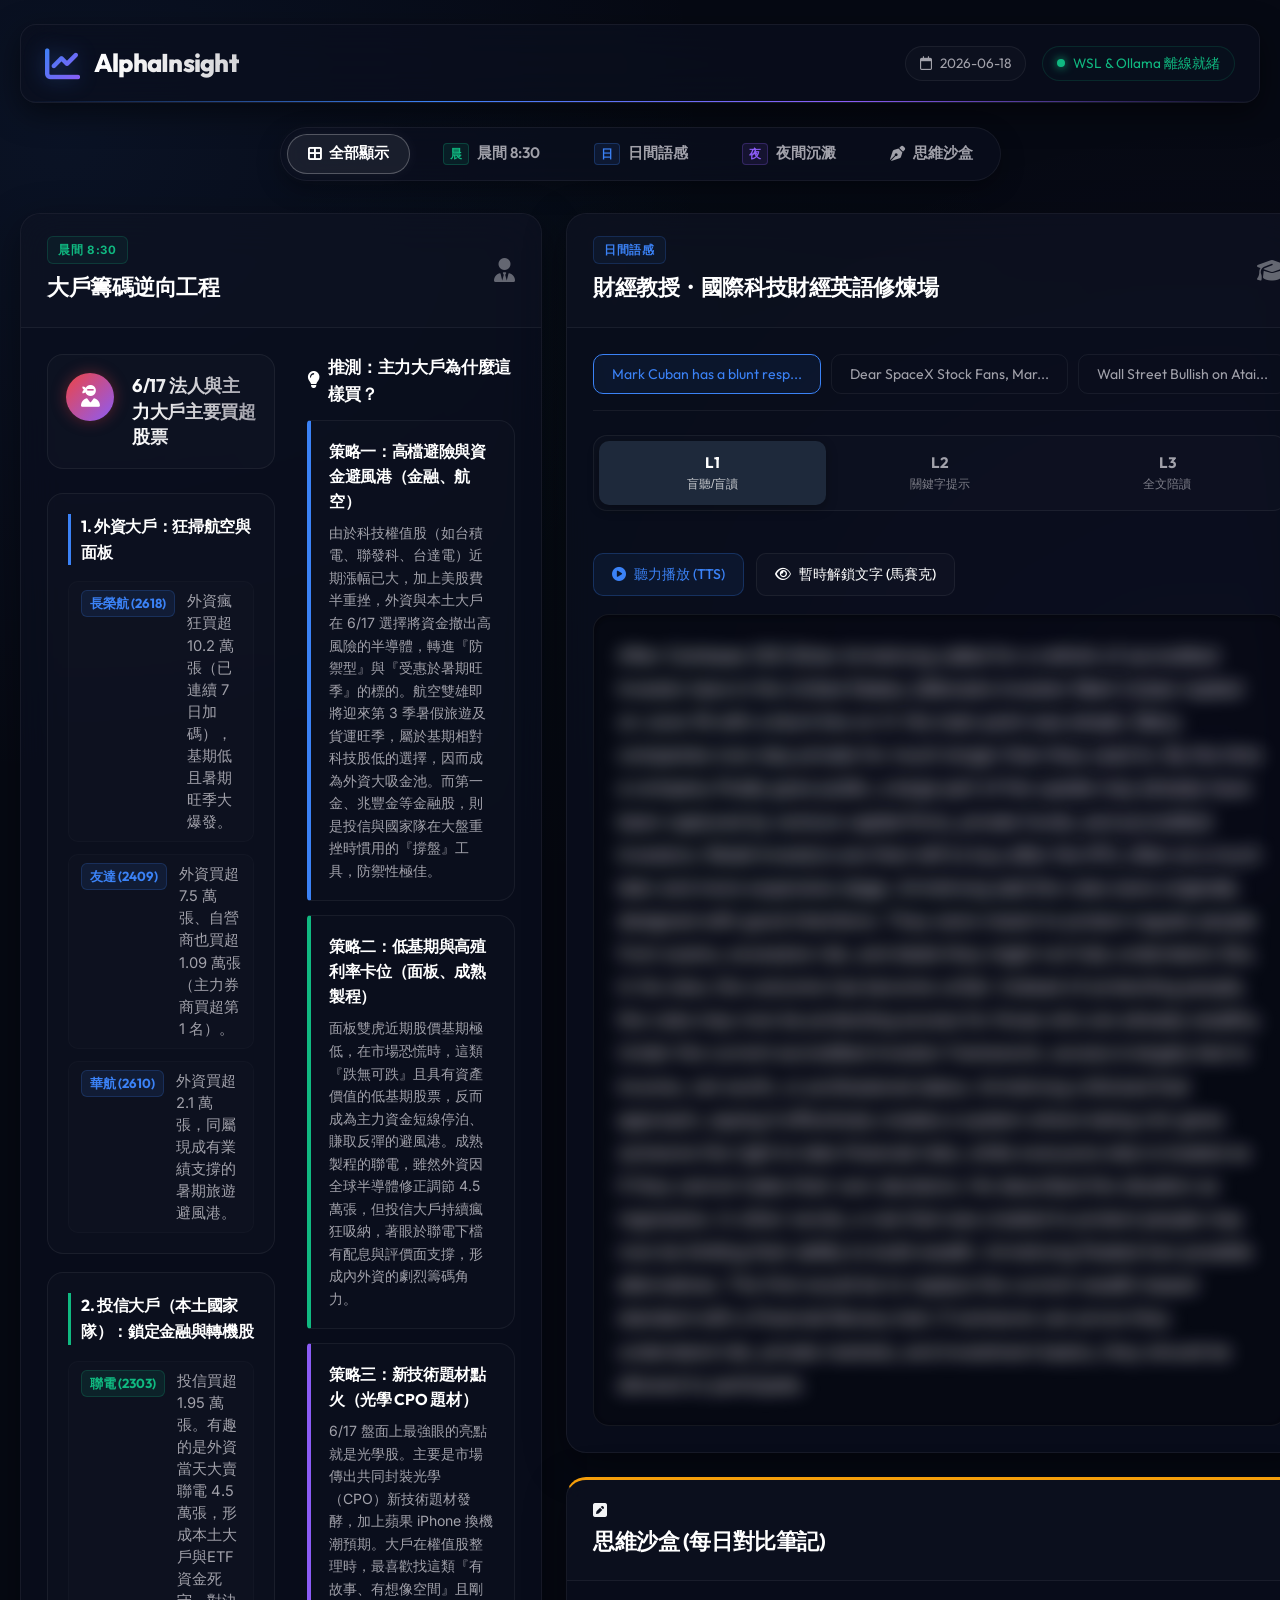
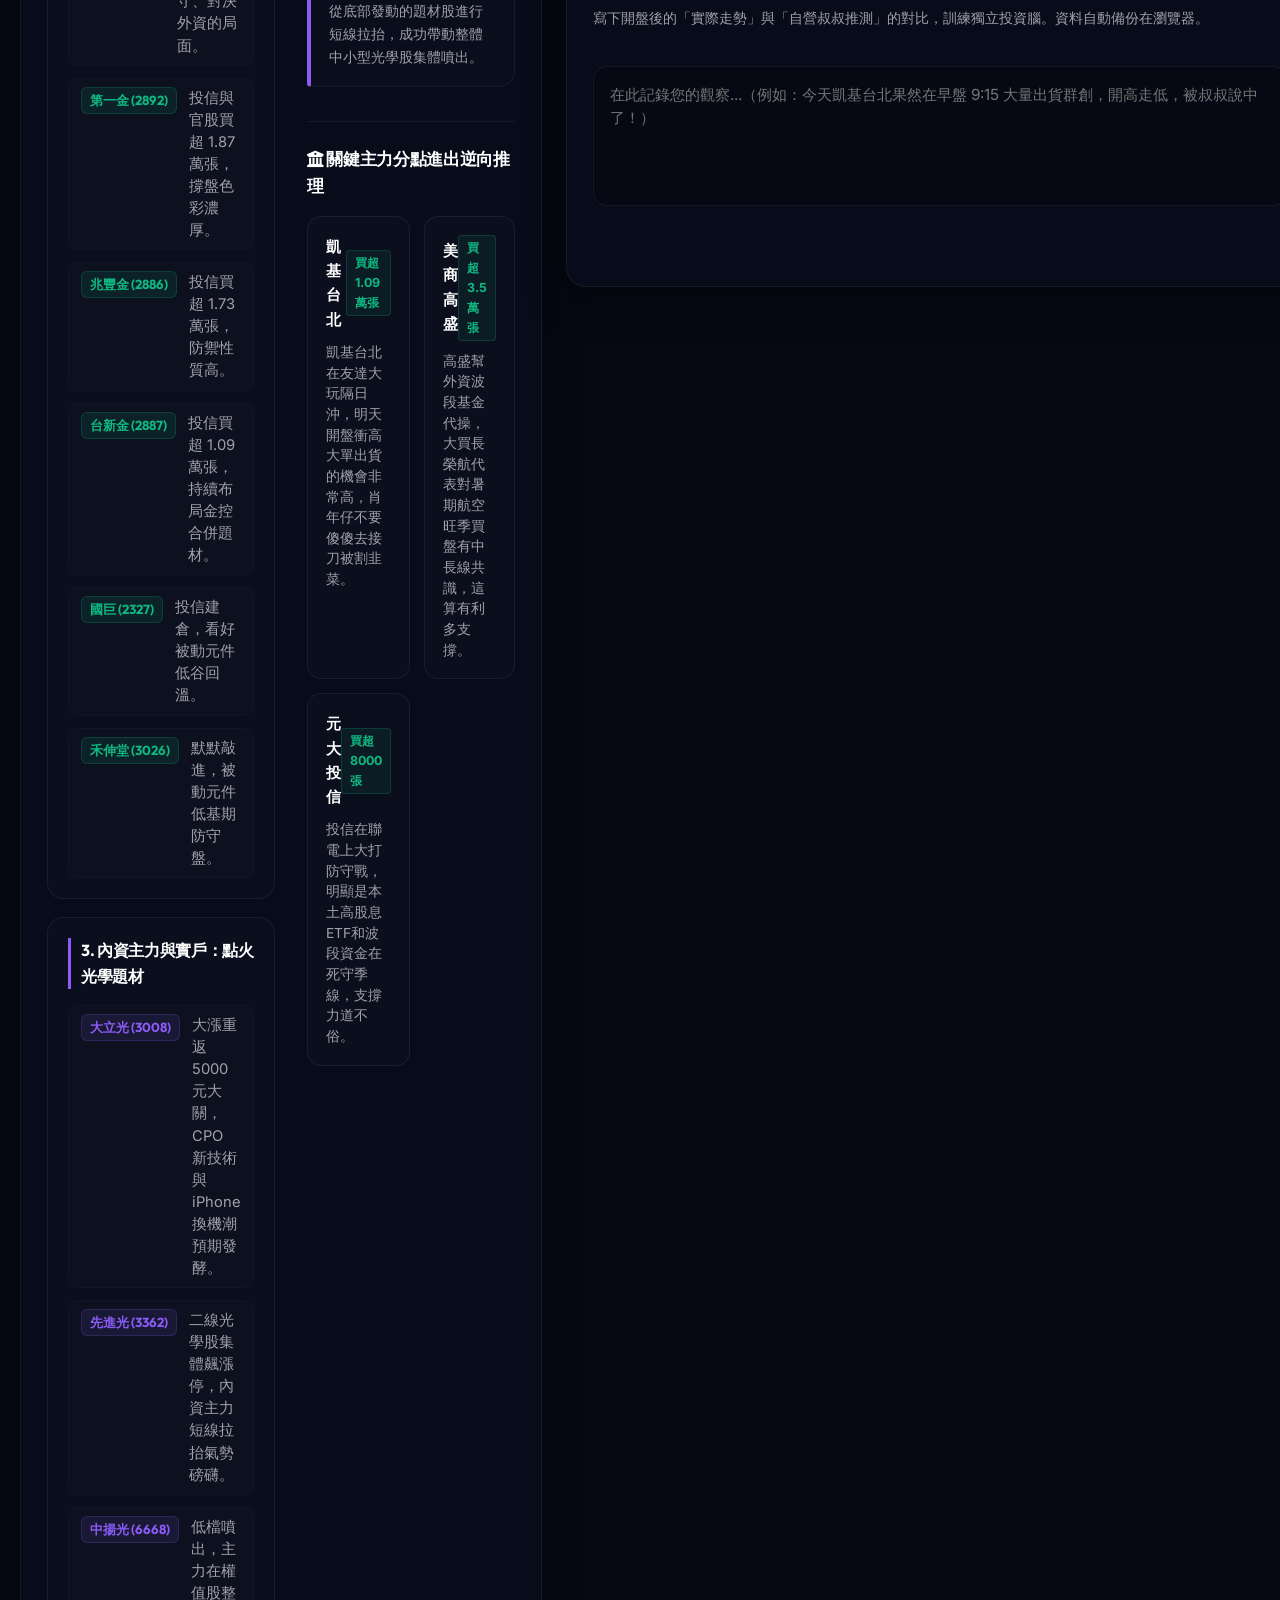
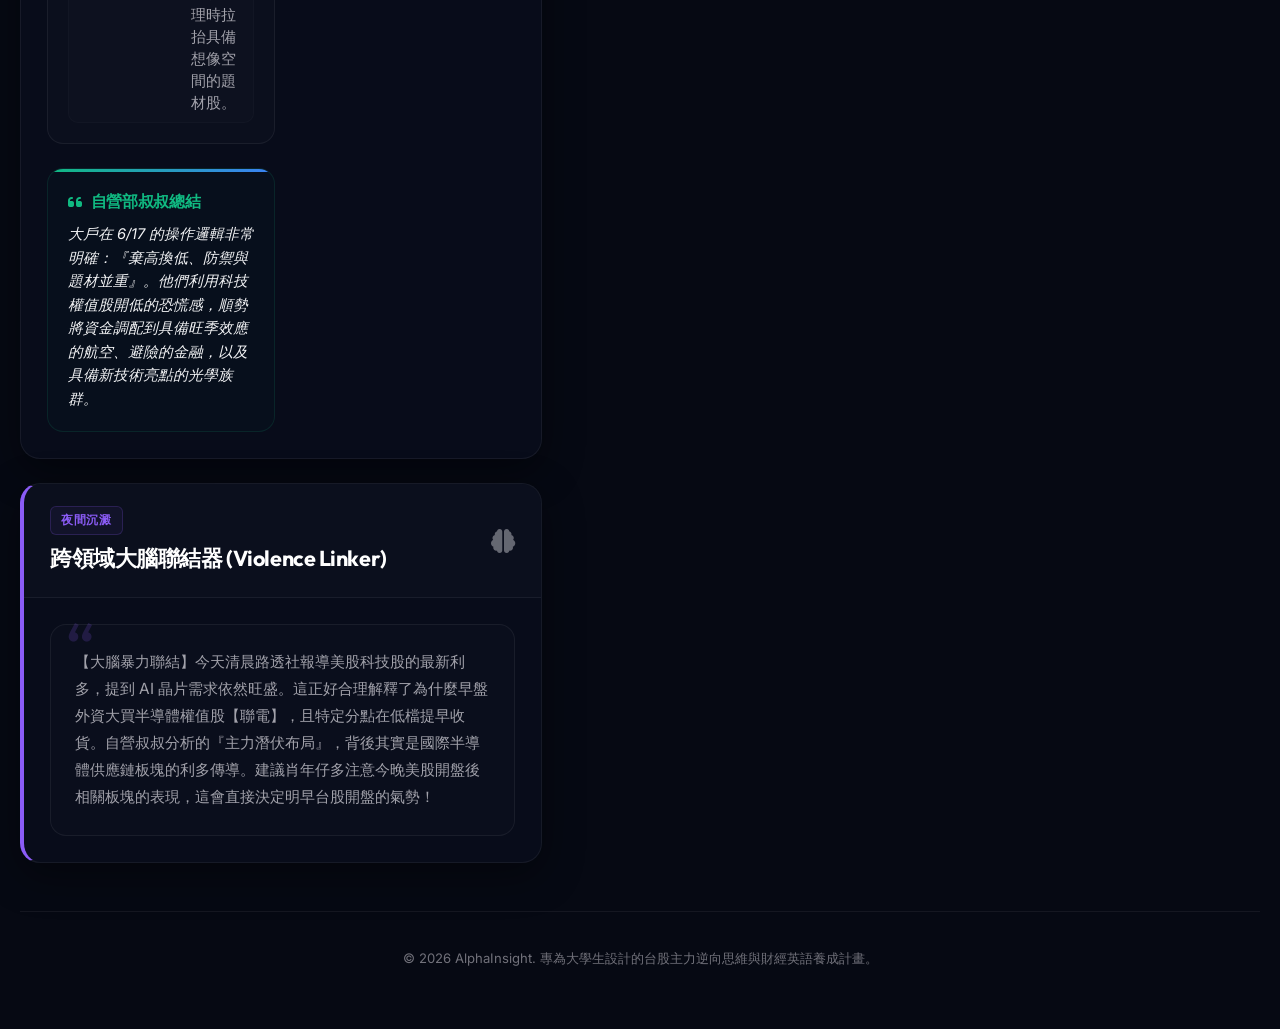
==== commit 3bb16e6d: "feat: simplify branding to AlphaInsight, add view selector, and split morning layout" ====
--- a/frontend/index.html
+++ b/frontend/index.html
@@ -3,7 +3,7 @@
 <head>
     <meta charset="UTF-8">
     <meta name="viewport" content="width=device-width, initial-scale=1.0">
-    <title>AlphaInsight | 台股大戶思維與財經英語修煉場</title>
+    <title>AlphaInsight</title>
     <meta name="description" content="結合台股大戶操盤思維逆向工程與國際財經科技英語語感訓練的單頁 Dashboard。">
     <!-- Google Fonts -->
     <link rel="preconnect" href="https://fonts.googleapis.com">
@@ -21,7 +21,6 @@
                 <i class="fa-solid fa-chart-line logo-icon"></i>
                 <div class="logo-text">
                     <h1>AlphaInsight</h1>
-                    <p>主力思維逆向工程 & 英語語感修煉</p>
                 </div>
             </div>
             <div class="header-meta">
@@ -36,6 +35,27 @@
             </div>
         </header>
 
+        <!-- View Selector / Nav Tabs -->
+        <nav class="view-selector-container">
+            <div class="view-tabs">
+                <button class="view-tab-btn active" data-view="all">
+                    <i class="fa-solid fa-border-all"></i> 全部顯示
+                </button>
+                <button class="view-tab-btn" data-view="morning">
+                    <span class="view-badge view-badge-morning">晨</span> 晨間 8:30
+                </button>
+                <button class="view-tab-btn" data-view="english">
+                    <span class="view-badge view-badge-daytime">日</span> 日間語感
+                </button>
+                <button class="view-tab-btn" data-view="night">
+                    <span class="view-badge view-badge-night">夜</span> 夜間沉澱
+                </button>
+                <button class="view-tab-btn" data-view="sandbox">
+                    <i class="fa-solid fa-pen-nib"></i> 思維沙盒
+                </button>
+            </div>
+        </nav>
+
         <!-- Main Dashboard Layout -->
         <main class="app-main">
             <!-- Left Column: Stocks & Links -->
@@ -46,48 +66,52 @@
                     <div class="card-header">
                         <div class="card-title">
                             <span class="badge badge-morning">晨間 8:30</span>
-                            <h2>自營部叔叔・大戶籌碼逆向工程</h2>
+                            <h2>大戶籌碼逆向工程</h2>
                         </div>
                         <i class="fa-solid fa-user-tie header-card-icon"></i>
                     </div>
                     
-                    <div class="card-content">
-                        <!-- Uncle Sentiment -->
-                        <div class="uncle-sentiment-box">
-                            <div class="uncle-avatar">
-                                <i class="fa-solid fa-user-ninja"></i>
-                            </div>
-                            <div class="sentiment-speech">
-                                <h3 id="uncle-report-header" class="report-header">正在逆向分析主力籌碼中...</h3>
-                            </div>
-                        </div>
-
-                        <!-- Buyer Groups Section -->
-                        <div class="uncle-report-section">
-                            <div id="buyer-groups-container" class="buyer-groups-grid">
-                                <div class="loading-spinner"><i class="fa-solid fa-circle-notch fa-spin"></i> 正在生成大戶分組明細...</div>
-                            </div>
-                        </div>
-
-                        <!-- Strategic Rationale Section -->
-                        <div class="uncle-report-section strategies-section">
-                            <h3><i class="fa-solid fa-lightbulb"></i> 推測：主力大戶為什麼這樣買？</h3>
-                            <div id="strategies-container" class="strategies-grid">
-                                <div class="loading-spinner"><i class="fa-solid fa-circle-notch fa-spin"></i> 正在剖析大戶操盤策略...</div>
-                            </div>
-                        </div>
-
-                        <!-- Summary Section -->
-                        <div class="uncle-summary-box" id="uncle-summary-container">
-                            <h4><i class="fa-solid fa-quote-left"></i> 自營部叔叔總結</h4>
-                            <p id="uncle-summary-text">正在整合操盤思維...</p>
-                        </div>
-
-                        <!-- Top Brokerage Analysis list -->
-                        <div class="analysis-group brokerage-tracker-group">
-                            <h3 class="brokerage-tracker-title"><i class="fa-solid fa-building-columns"></i> 關鍵主力分點進出逆向推理</h3>
-                            <div id="brokerages-list" class="brokerage-grid">
-                                <div class="loading-spinner"><i class="fa-solid fa-circle-notch fa-spin"></i> 載入分點資料中...</div>
+                    <div class="card-content morning-content-grid">
+                        <div class="morning-left-col">
+                            <!-- Uncle Sentiment -->
+                            <div class="uncle-sentiment-box">
+                                <div class="uncle-avatar">
+                                    <i class="fa-solid fa-user-ninja"></i>
+                                </div>
+                                <div class="sentiment-speech">
+                                    <h3 id="uncle-report-header" class="report-header">正在逆向分析主力籌碼中...</h3>
+                                </div>
+                            </div>
+
+                            <!-- Buyer Groups Section -->
+                            <div class="uncle-report-section">
+                                <div id="buyer-groups-container" class="buyer-groups-grid">
+                                    <div class="loading-spinner"><i class="fa-solid fa-circle-notch fa-spin"></i> 正在生成大戶分組明細...</div>
+                                </div>
+                            </div>
+
+                            <!-- Summary Section -->
+                            <div class="uncle-summary-box" id="uncle-summary-container">
+                                <h4><i class="fa-solid fa-quote-left"></i> 自營部叔叔總結</h4>
+                                <p id="uncle-summary-text">正在整合操盤思維...</p>
+                            </div>
+                        </div>
+
+                        <div class="morning-right-col">
+                            <!-- Strategic Rationale Section -->
+                            <div class="uncle-report-section strategies-section">
+                                <h3><i class="fa-solid fa-lightbulb"></i> 推測：主力大戶為什麼這樣買？</h3>
+                                <div id="strategies-container" class="strategies-grid">
+                                    <div class="loading-spinner"><i class="fa-solid fa-circle-notch fa-spin"></i> 正在剖析大戶操盤策略...</div>
+                                </div>
+                            </div>
+
+                            <!-- Top Brokerage Analysis list -->
+                            <div class="analysis-group brokerage-tracker-group">
+                                <h3 class="brokerage-tracker-title"><i class="fa-solid fa-building-columns"></i> 關鍵主力分點進出逆向推理</h3>
+                                <div id="brokerages-list" class="brokerage-grid">
+                                    <div class="loading-spinner"><i class="fa-solid fa-circle-notch fa-spin"></i> 載入分點資料中...</div>
+                                </div>
                             </div>
                         </div>
                     </div>
--- a/frontend/style.css
+++ b/frontend/style.css
@@ -6,15 +6,15 @@
 /* Variables */
 :root {
     --bg-main: #060913;
-    --bg-card: rgba(17, 24, 39, 0.6);
-    --border-color: rgba(255, 255, 255, 0.07);
-    --border-focus: rgba(59, 130, 246, 0.5);
+    --bg-card: rgba(10, 15, 30, 0.7);
+    --border-color: rgba(255, 255, 255, 0.06);
+    --border-hover: rgba(255, 255, 255, 0.15);
     
     --text-primary: #f3f4f6;
-    --text-secondary: #9ca3af;
-    --text-muted: #6b7280;
+    --text-secondary: #a1a1aa;
+    --text-muted: #71717a;
     
-    /* Neon Colors */
+    /* Neon Accent Colors */
     --neon-green: #10b981;
     --neon-green-glow: rgba(16, 185, 129, 0.15);
     --neon-blue: #3b82f6;
@@ -23,12 +23,14 @@
     --neon-red-glow: rgba(239, 68, 68, 0.15);
     --neon-purple: #8b5cf6;
     --neon-purple-glow: rgba(139, 92, 246, 0.15);
+    --neon-amber: #f59e0b;
+    --neon-amber-glow: rgba(245, 158, 11, 0.15);
     
-    /* Transition Speed */
+    /* Transitions */
     --transition-smooth: all 0.3s cubic-bezier(0.4, 0, 0.2, 1);
 }
 
-/* Base Settings & Typography */
+/* Base Settings & Ambient Lighting */
 * {
     margin: 0;
     padding: 0;
@@ -38,8 +40,10 @@
 body {
     background-color: var(--bg-main);
     background-image: 
-        radial-gradient(circle at 10% 20%, rgba(59, 130, 246, 0.05) 0%, transparent 40%),
-        radial-gradient(circle at 90% 80%, rgba(139, 92, 246, 0.05) 0%, transparent 40%);
+        radial-gradient(circle at 5% 15%, rgba(59, 130, 246, 0.08) 0%, transparent 45%),
+        radial-gradient(circle at 95% 85%, rgba(139, 92, 246, 0.08) 0%, transparent 45%),
+        radial-gradient(circle at 50% 50%, rgba(16, 185, 129, 0.02) 0%, transparent 60%);
+    background-attachment: fixed;
     color: var(--text-primary);
     font-family: 'Inter', -apple-system, BlinkMacSystemFont, "Segoe UI", Roboto, sans-serif;
     min-height: 100vh;
@@ -53,26 +57,27 @@
     letter-spacing: -0.02em;
 }
 
-/* Scrollbar Style */
+/* Custom Scrollbars */
 ::-webkit-scrollbar {
-    width: 8px;
+    width: 6px;
+    height: 6px;
 }
 ::-webkit-scrollbar-track {
     background: var(--bg-main);
 }
 ::-webkit-scrollbar-thumb {
-    background: #1f2937;
-    border-radius: 4px;
+    background: #1e293b;
+    border-radius: 3px;
 }
 ::-webkit-scrollbar-thumb:hover {
-    background: #374151;
+    background: #334155;
 }
 
 /* Layout Container */
 .app-container {
-    max-width: 1400px;
+    max-width: 1440px;
     margin: 0 auto;
-    padding: 24px 16px;
+    padding: 24px 20px;
     display: flex;
     flex-direction: column;
     gap: 24px;
@@ -83,32 +88,46 @@
     display: flex;
     justify-content: space-between;
     align-items: center;
-    padding: 20px 24px;
+    padding: 18px 24px;
     background: var(--bg-card);
-    backdrop-filter: blur(12px);
+    backdrop-filter: blur(20px);
+    -webkit-backdrop-filter: blur(20px);
     border: 1px solid var(--border-color);
     border-radius: 16px;
-    box-shadow: 0 4px 30px rgba(0, 0, 0, 0.4);
+    box-shadow: 0 10px 30px rgba(0, 0, 0, 0.5);
+    position: relative;
+    overflow: hidden;
+}
+
+.app-header::after {
+    content: '';
+    position: absolute;
+    bottom: 0;
+    left: 0;
+    width: 100%;
+    height: 1px;
+    background: linear-gradient(to right, transparent, var(--neon-blue), var(--neon-purple), transparent);
 }
 
 .logo-area {
     display: flex;
     align-items: center;
-    gap: 16px;
+    gap: 14px;
 }
 
 .logo-icon {
-    font-size: 2rem;
+    font-size: 2.2rem;
     background: linear-gradient(135deg, var(--neon-blue), var(--neon-purple));
     -webkit-background-clip: text;
     -webkit-text-fill-color: transparent;
-    filter: drop-shadow(0 0 8px rgba(59, 130, 246, 0.4));
+    filter: drop-shadow(0 0 10px rgba(59, 130, 246, 0.4));
 }
 
 .logo-text h1 {
-    font-size: 1.5rem;
+    font-size: 1.6rem;
     font-weight: 800;
-    background: linear-gradient(to right, #ffffff, #9ca3af);
+    letter-spacing: -0.03em;
+    background: linear-gradient(to right, #ffffff, #d4d4d8);
     -webkit-background-clip: text;
     -webkit-text-fill-color: transparent;
 }
@@ -116,29 +135,33 @@
 .logo-text p {
     font-size: 0.8rem;
     color: var(--text-secondary);
+    font-weight: 500;
+    letter-spacing: 0.02em;
 }
 
 .header-meta {
     display: flex;
-    gap: 20px;
+    gap: 16px;
     align-items: center;
 }
 
 .meta-item {
-    font-size: 0.9rem;
+    font-size: 0.85rem;
     color: var(--text-secondary);
     display: flex;
     align-items: center;
     gap: 8px;
-    padding: 6px 12px;
-    background: rgba(255, 255, 255, 0.03);
-    border-radius: 20px;
-    border: 1px solid var(--border-color);
+    padding: 6px 14px;
+    background: rgba(255, 255, 255, 0.02);
+    border-radius: 30px;
+    border: 1px solid var(--border-color);
+    font-family: 'Outfit', sans-serif;
 }
 
 .status-indicator {
     color: var(--neon-green);
-    border-color: rgba(16, 185, 129, 0.2);
+    border-color: rgba(16, 185, 129, 0.15);
+    background: rgba(16, 185, 129, 0.02);
 }
 
 .status-dot {
@@ -152,19 +175,19 @@
 }
 
 @keyframes pulse {
-    0% { transform: scale(0.9); opacity: 0.8; }
+    0% { transform: scale(0.95); opacity: 0.7; }
     50% { transform: scale(1.1); opacity: 1; box-shadow: 0 0 14px var(--neon-green); }
-    100% { transform: scale(0.9); opacity: 0.8; }
-}
-
-/* Dashboard Columns */
+    100% { transform: scale(0.95); opacity: 0.7; }
+}
+
+/* Dashboard Columns Layout */
 .app-main {
     display: grid;
-    grid-template-columns: 1.1fr 1fr;
+    grid-template-columns: 1.15fr 1fr;
     gap: 24px;
 }
 
-@media (max-width: 1024px) {
+@media (max-width: 1080px) {
     .app-main {
         grid-template-columns: 1fr;
     }
@@ -176,31 +199,55 @@
     gap: 24px;
 }
 
-/* Dashboard Cards (Glassmorphism) */
+/* Premium Dashboard Card Base */
 .dashboard-card {
     background: var(--bg-card);
-    backdrop-filter: blur(16px);
+    backdrop-filter: blur(20px);
+    -webkit-backdrop-filter: blur(20px);
     border: 1px solid var(--border-color);
     border-radius: 20px;
-    box-shadow: 0 8px 32px rgba(0, 0, 0, 0.3);
+    box-shadow: 0 12px 40px rgba(0, 0, 0, 0.4);
     transition: var(--transition-smooth);
     display: flex;
     flex-direction: column;
     overflow: hidden;
+    position: relative;
 }
 
 .dashboard-card:hover {
-    transform: translateY(-4px);
-    border-color: rgba(255, 255, 255, 0.15);
-    box-shadow: 0 12px 40px rgba(0, 0, 0, 0.5);
-}
-
+    transform: translateY(-2px);
+    border-color: rgba(255, 255, 255, 0.12);
+}
+
+/* Accent Glows for Cards */
+.stock-section:hover {
+    box-shadow: 0 0 40px rgba(16, 185, 129, 0.08), 0 12px 40px rgba(0, 0, 0, 0.5);
+    border-color: rgba(16, 185, 129, 0.25);
+}
+
+.english-section:hover {
+    box-shadow: 0 0 40px rgba(59, 130, 246, 0.08), 0 12px 40px rgba(0, 0, 0, 0.5);
+    border-color: rgba(59, 130, 246, 0.25);
+}
+
+.linker-section:hover {
+    box-shadow: 0 0 40px rgba(139, 92, 246, 0.08), 0 12px 40px rgba(0, 0, 0, 0.5);
+    border-color: rgba(139, 92, 246, 0.25);
+}
+
+.sandbox-card:hover {
+    box-shadow: 0 0 40px rgba(245, 158, 11, 0.08), 0 12px 40px rgba(0, 0, 0, 0.5);
+    border-color: rgba(245, 158, 11, 0.25);
+}
+
+/* Card Header */
 .card-header {
     display: flex;
     justify-content: space-between;
     align-items: center;
-    padding: 20px 24px;
+    padding: 22px 26px;
     border-bottom: 1px solid var(--border-color);
+    background: rgba(255, 255, 255, 0.01);
 }
 
 .card-title {
@@ -210,236 +257,193 @@
 }
 
 .card-title h2 {
-    font-size: 1.25rem;
-    color: #ffffff;
+    font-size: 1.35rem;
+    color: #ffffff;
+    font-weight: 700;
 }
 
 .header-card-icon {
-    font-size: 1.4rem;
-    color: var(--text-secondary);
-    opacity: 0.7;
+    font-size: 1.5rem;
+    color: var(--text-secondary);
+    opacity: 0.6;
+    transition: var(--transition-smooth);
+}
+
+.dashboard-card:hover .header-card-icon {
+    opacity: 0.9;
 }
 
 .card-content {
-    padding: 24px;
-    display: flex;
-    flex-direction: column;
-    gap: 20px;
+    padding: 26px;
+    display: flex;
+    flex-direction: column;
+    gap: 24px;
 }
 
 /* Badges */
 .badge {
     align-self: flex-start;
-    font-size: 0.7rem;
+    font-size: 0.72rem;
     font-weight: 700;
     text-transform: uppercase;
-    padding: 4px 8px;
+    padding: 4px 10px;
     border-radius: 6px;
-    letter-spacing: 0.05em;
+    letter-spacing: 0.06em;
 }
 
 .badge-morning {
-    background: var(--neon-green-glow);
+    background: rgba(16, 185, 129, 0.06);
     color: var(--neon-green);
-    border: 1px solid rgba(16, 185, 129, 0.3);
+    border: 1px solid rgba(16, 185, 129, 0.2);
 }
 
 .badge-daytime {
-    background: var(--neon-blue-glow);
+    background: rgba(59, 130, 246, 0.06);
     color: var(--neon-blue);
-    border: 1px solid rgba(59, 130, 246, 0.3);
+    border: 1px solid rgba(59, 130, 246, 0.2);
 }
 
 .badge-night {
-    background: var(--neon-purple-glow);
+    background: rgba(139, 92, 246, 0.06);
     color: var(--neon-purple);
-    border: 1px solid rgba(139, 92, 246, 0.3);
-}
-
-/* SECTION 1: Stock Uncle Styles */
+    border: 1px solid rgba(139, 92, 246, 0.2);
+}
+
+/* SECTION 1: Stock Uncle - Visual Overhaul */
 .uncle-sentiment-box {
     display: flex;
-    gap: 16px;
+    gap: 18px;
     background: rgba(255, 255, 255, 0.02);
     border: 1px solid var(--border-color);
-    border-radius: 12px;
-    padding: 16px;
+    border-radius: 16px;
+    padding: 18px;
 }
 
 .uncle-avatar {
-    width: 44px;
-    height: 44px;
+    width: 48px;
+    height: 48px;
     border-radius: 50%;
     background: linear-gradient(135deg, var(--neon-red), var(--neon-purple));
     display: flex;
     align-items: center;
     justify-content: center;
     flex-shrink: 0;
-    box-shadow: 0 0 10px rgba(239, 68, 68, 0.3);
+    box-shadow: 0 0 15px rgba(239, 68, 68, 0.35);
 }
 
 .uncle-avatar i {
-    font-size: 1.2rem;
+    font-size: 1.35rem;
     color: #ffffff;
 }
 
 .sentiment-speech {
-    font-size: 0.95rem;
-    color: var(--text-primary);
-    display: flex;
-    align-items: center;
-}
-
-.analysis-group h3 {
-    font-size: 1rem;
-    color: #ffffff;
-    margin-bottom: 12px;
-    display: flex;
-    align-items: center;
-    gap: 8px;
-}
-
-.brokerage-grid {
-    display: flex;
-    flex-direction: column;
-    gap: 12px;
-}
-
-.brokerage-card {
-    background: rgba(255, 255, 255, 0.02);
-    border: 1px solid var(--border-color);
-    border-radius: 12px;
-    padding: 16px;
-    display: flex;
-    flex-direction: column;
-    gap: 8px;
-    transition: var(--transition-smooth);
-}
-
-.brokerage-card:hover {
-    border-color: rgba(255, 255, 255, 0.12);
-    background: rgba(255, 255, 255, 0.04);
-}
-
-.brokerage-card-meta {
-    display: flex;
-    justify-content: space-between;
-    align-items: center;
-}
-
-.brokerage-name {
-    font-weight: 700;
-    font-family: 'Outfit', sans-serif;
-    color: #ffffff;
-    font-size: 1rem;
-}
-
-.brokerage-action {
-    font-size: 0.8rem;
-    font-weight: 700;
-    padding: 2px 8px;
-    border-radius: 4px;
-}
-
-.action-buy {
-    background: var(--neon-green-glow);
-    color: var(--neon-green);
-    border: 1px solid rgba(16, 185, 129, 0.2);
-}
-
-.action-sell {
-    background: var(--neon-red-glow);
-    color: var(--neon-red);
-    border: 1px solid rgba(239, 68, 68, 0.2);
-}
-
-.uncle-logic-text {
-    font-size: 0.9rem;
-    color: var(--text-secondary);
+    display: flex;
+    align-items: center;
 }
 
 .report-header {
     font-size: 1.15rem;
     font-weight: 700;
     color: #ffffff;
-    background: linear-gradient(to right, #ffffff, var(--neon-blue));
+    background: linear-gradient(to right, #ffffff, #a1a1aa);
     -webkit-background-clip: text;
     -webkit-text-fill-color: transparent;
-}
-
-.uncle-report-section {
+    line-height: 1.4;
+}
+
+.buyer-groups-grid {
+    display: flex;
+    flex-direction: column;
+    gap: 18px;
+}
+
+.buyer-group-card {
+    background: rgba(255, 255, 255, 0.015);
+    border: 1px solid var(--border-color);
+    border-radius: 16px;
+    padding: 20px;
+    transition: var(--transition-smooth);
+}
+
+.buyer-group-card:hover {
+    border-color: rgba(255, 255, 255, 0.1);
+    background: rgba(255, 255, 255, 0.025);
+}
+
+.buyer-group-title {
+    font-size: 1rem;
+    font-weight: 700;
+    color: #ffffff;
+    margin-bottom: 16px;
+    border-left: 3px solid var(--neon-blue);
+    padding-left: 10px;
+}
+
+.buyer-group-card:nth-child(1) .buyer-group-title { border-left-color: var(--neon-blue); }
+.buyer-group-card:nth-child(2) .buyer-group-title { border-left-color: var(--neon-green); }
+.buyer-group-card:nth-child(3) .buyer-group-title { border-left-color: var(--neon-purple); }
+
+.buyer-stocks-list {
     display: flex;
     flex-direction: column;
     gap: 12px;
 }
 
-.buyer-groups-grid {
-    display: flex;
-    flex-direction: column;
-    gap: 16px;
-}
-
-.buyer-group-card {
+/* High-tech Stock Widget Row */
+.buyer-stock-item {
+    display: flex;
+    align-items: flex-start;
+    gap: 12px;
+    font-size: 0.92rem;
+    padding: 8px 12px;
+    border-radius: 10px;
     background: rgba(255, 255, 255, 0.01);
-    border: 1px solid var(--border-color);
-    border-radius: 12px;
-    padding: 16px;
+    border: 1px solid rgba(255, 255, 255, 0.02);
     transition: var(--transition-smooth);
 }
 
-.buyer-group-card:hover {
-    border-color: rgba(255, 255, 255, 0.12);
-    background: rgba(255, 255, 255, 0.02);
-}
-
-.buyer-group-title {
-    font-size: 0.95rem;
-    font-weight: 700;
-    color: #ffffff;
-    margin-bottom: 12px;
-    border-left: 3px solid var(--neon-blue);
-    padding-left: 8px;
-}
-
-.buyer-group-card:nth-child(2) .buyer-group-title {
-    border-left-color: var(--neon-green);
-}
-
-.buyer-group-card:nth-child(3) .buyer-group-title {
-    border-left-color: var(--neon-purple);
-}
-
-.buyer-stocks-list {
-    display: flex;
-    flex-direction: column;
-    gap: 10px;
-}
-
-.buyer-stock-item {
-    font-size: 0.9rem;
-    line-height: 1.5;
+.buyer-stock-item:hover {
+    background: rgba(255, 255, 255, 0.03);
+    border-color: rgba(255, 255, 255, 0.08);
 }
 
 .buyer-stock-name {
     font-weight: 700;
     color: #ffffff;
-    background: rgba(255, 255, 255, 0.04);
-    padding: 2px 6px;
-    border-radius: 4px;
-    margin-right: 6px;
-    border: 1px solid rgba(255, 255, 255, 0.05);
-    font-size: 0.85rem;
+    font-family: 'Outfit', sans-serif;
+    background: rgba(59, 130, 246, 0.1);
+    color: var(--neon-blue);
+    border: 1px solid rgba(59, 130, 246, 0.2);
+    padding: 2px 8px;
+    border-radius: 6px;
+    font-size: 0.82rem;
+    white-space: nowrap;
     display: inline-block;
 }
 
+.buyer-group-card:nth-child(2) .buyer-stock-name {
+    color: var(--neon-green);
+    background: rgba(16, 185, 129, 0.1);
+    border-color: rgba(16, 185, 129, 0.2);
+}
+
+.buyer-group-card:nth-child(3) .buyer-stock-name {
+    color: var(--neon-purple);
+    background: rgba(139, 92, 246, 0.1);
+    border-color: rgba(139, 92, 246, 0.2);
+}
+
 .buyer-stock-desc {
     color: var(--text-secondary);
-}
-
+    line-height: 1.5;
+    flex-grow: 1;
+}
+
+/* Strategic Rationale Section */
 .strategies-section h3 {
-    font-size: 1rem;
-    color: #ffffff;
-    margin-bottom: 4px;
+    font-size: 1.05rem;
+    color: #ffffff;
+    margin-bottom: 12px;
     display: flex;
     align-items: center;
     gap: 8px;
@@ -448,37 +452,29 @@
 .strategies-grid {
     display: flex;
     flex-direction: column;
-    gap: 12px;
+    gap: 14px;
 }
 
 .strategy-card {
-    background: rgba(255, 255, 255, 0.015);
+    background: rgba(255, 255, 255, 0.012);
     border: 1px solid var(--border-color);
     border-left: 4px solid var(--neon-blue);
-    border-radius: 4px 12px 12px 4px;
-    padding: 16px;
+    border-radius: 4px 16px 16px 4px;
+    padding: 18px;
     transition: var(--transition-smooth);
 }
 
-.strategy-card:nth-child(1) {
-    border-left-color: var(--neon-blue);
-}
-
-.strategy-card:nth-child(2) {
-    border-left-color: var(--neon-green);
-}
-
-.strategy-card:nth-child(3) {
-    border-left-color: var(--neon-purple);
-}
+.strategy-card:nth-child(1) { border-left-color: var(--neon-blue); }
+.strategy-card:nth-child(2) { border-left-color: var(--neon-green); }
+.strategy-card:nth-child(3) { border-left-color: var(--neon-purple); }
 
 .strategy-card:hover {
-    background: rgba(255, 255, 255, 0.03);
-    border-color: rgba(255, 255, 255, 0.15);
+    background: rgba(255, 255, 255, 0.035);
+    border-color: rgba(255, 255, 255, 0.12);
 }
 
 .strategy-title {
-    font-size: 0.95rem;
+    font-size: 0.98rem;
     font-weight: 700;
     color: #ffffff;
     margin-bottom: 8px;
@@ -487,14 +483,15 @@
 .strategy-content {
     font-size: 0.88rem;
     color: var(--text-secondary);
-    line-height: 1.5;
-}
-
+    line-height: 1.6;
+}
+
+/* Summary Box */
 .uncle-summary-box {
     background: rgba(16, 185, 129, 0.02);
     border: 1px solid rgba(16, 185, 129, 0.12);
-    border-radius: 12px;
-    padding: 18px;
+    border-radius: 16px;
+    padding: 20px;
     position: relative;
     overflow: hidden;
 }
@@ -511,7 +508,7 @@
 
 .uncle-summary-box h4 {
     color: var(--neon-green);
-    font-size: 0.95rem;
+    font-size: 1rem;
     margin-bottom: 8px;
     display: flex;
     align-items: center;
@@ -519,30 +516,97 @@
 }
 
 .uncle-summary-box p {
-    font-size: 0.9rem;
+    font-size: 0.92rem;
     color: var(--text-primary);
-    line-height: 1.5;
+    line-height: 1.6;
     font-style: italic;
 }
 
+/* Brokerage Tracker Panel */
 .brokerage-tracker-group {
     border-top: 1px solid var(--border-color);
-    padding-top: 20px;
+    padding-top: 24px;
     margin-top: 10px;
 }
 
 .brokerage-tracker-title {
-    font-size: 0.95rem !important;
-    color: var(--text-secondary) !important;
-    margin-bottom: 12px;
-}
-
-/* SECTION 2: English Professor Styles */
+    font-size: 1.05rem !important;
+    color: #ffffff !important;
+    margin-bottom: 16px;
+}
+
+.brokerage-grid {
+    display: grid;
+    grid-template-columns: 1fr 1fr;
+    gap: 14px;
+}
+
+@media (max-width: 640px) {
+    .brokerage-grid {
+        grid-template-columns: 1fr;
+    }
+}
+
+.brokerage-card {
+    background: rgba(255, 255, 255, 0.015);
+    border: 1px solid var(--border-color);
+    border-radius: 14px;
+    padding: 18px;
+    display: flex;
+    flex-direction: column;
+    gap: 10px;
+    transition: var(--transition-smooth);
+}
+
+.brokerage-card:hover {
+    border-color: rgba(255, 255, 255, 0.1);
+    background: rgba(255, 255, 255, 0.03);
+}
+
+.brokerage-card-meta {
+    display: flex;
+    justify-content: space-between;
+    align-items: center;
+}
+
+.brokerage-name {
+    font-weight: 700;
+    font-family: 'Outfit', sans-serif;
+    color: #ffffff;
+    font-size: 0.95rem;
+}
+
+.brokerage-action {
+    font-size: 0.78rem;
+    font-weight: 700;
+    padding: 2px 8px;
+    border-radius: 4px;
+}
+
+.action-buy {
+    background: rgba(16, 185, 129, 0.08);
+    color: var(--neon-green);
+    border: 1px solid rgba(16, 185, 129, 0.2);
+}
+
+.action-sell {
+    background: rgba(239, 68, 68, 0.08);
+    color: var(--neon-red);
+    border: 1px solid rgba(239, 68, 68, 0.2);
+}
+
+.uncle-logic-text {
+    font-size: 0.86rem;
+    color: var(--text-secondary);
+    line-height: 1.5;
+}
+
+/* SECTION 2: English Professor - Tabs & Levels */
 .news-tabs {
     display: flex;
-    gap: 8px;
+    gap: 10px;
     border-bottom: 1px solid var(--border-color);
-    padding-bottom: 12px;
+    padding-bottom: 16px;
     overflow-x: auto;
 }
 
@@ -550,11 +614,11 @@
     background: transparent;
     border: 1px solid var(--border-color);
     color: var(--text-secondary);
-    padding: 8px 16px;
-    border-radius: 8px;
+    padding: 10px 18px;
+    border-radius: 10px;
     cursor: pointer;
     font-family: 'Outfit', sans-serif;
-    font-size: 0.85rem;
+    font-size: 0.88rem;
     white-space: nowrap;
     transition: var(--transition-smooth);
 }
@@ -562,10 +626,11 @@
 .news-tab:hover {
     color: #ffffff;
     border-color: rgba(255, 255, 255, 0.2);
+    background: rgba(255, 255, 255, 0.02);
 }
 
 .news-tab.active {
-    background: var(--neon-blue-glow);
+    background: rgba(59, 130, 246, 0.08);
     color: var(--neon-blue);
     border-color: var(--neon-blue);
 }
@@ -573,23 +638,23 @@
 .level-switcher {
     display: grid;
     grid-template-columns: 1fr 1fr 1fr;
-    background: rgba(255, 255, 255, 0.02);
-    border: 1px solid var(--border-color);
-    padding: 4px;
-    border-radius: 12px;
+    background: rgba(255, 255, 255, 0.015);
+    border: 1px solid var(--border-color);
+    padding: 5px;
+    border-radius: 14px;
 }
 
 .level-btn {
     background: transparent;
     border: none;
     color: var(--text-secondary);
-    padding: 10px;
+    padding: 12px;
     cursor: pointer;
-    border-radius: 8px;
-    display: flex;
-    flex-direction: column;
-    align-items: center;
-    gap: 2px;
+    border-radius: 10px;
+    display: flex;
+    flex-direction: column;
+    align-items: center;
+    gap: 4px;
     transition: var(--transition-smooth);
 }
 
@@ -601,49 +666,52 @@
 .level-btn.active {
     background: #1e293b;
     color: #ffffff;
-    box-shadow: 0 4px 12px rgba(0, 0, 0, 0.2);
+    box-shadow: 0 4px 12px rgba(0, 0, 0, 0.3);
 }
 
 .btn-num {
     font-weight: 700;
-    font-size: 0.9rem;
+    font-size: 0.95rem;
     font-family: 'Outfit', sans-serif;
 }
 
 .btn-txt {
-    font-size: 0.75rem;
-    opacity: 0.8;
-}
-
-/* L1 Panel */
+    font-size: 0.78rem;
+    opacity: 0.75;
+}
+
+/* Panels */
 .level-panel {
     display: none;
     flex-direction: column;
-    gap: 16px;
-    margin-top: 16px;
+    gap: 18px;
+    margin-top: 18px;
 }
 
 .level-panel.active {
     display: flex;
 }
 
+/* L1 Panel: Blind Mode */
 .blind-controls {
     display: flex;
     gap: 12px;
 }
 
 .control-btn {
-    background: rgba(255, 255, 255, 0.03);
-    border: 1px solid var(--border-color);
-    color: #ffffff;
-    padding: 10px 16px;
-    border-radius: 8px;
+    background: rgba(255, 255, 255, 0.02);
+    border: 1px solid var(--border-color);
+    color: #ffffff;
+    padding: 11px 18px;
+    border-radius: 10px;
     cursor: pointer;
-    font-size: 0.85rem;
+    font-size: 0.88rem;
     display: flex;
     align-items: center;
     gap: 8px;
     transition: var(--transition-smooth);
+    font-family: 'Outfit', sans-serif;
+    font-weight: 500;
 }
 
 .control-btn:hover {
@@ -652,78 +720,80 @@
 }
 
 .play-btn {
-    background: var(--neon-blue-glow);
+    background: rgba(59, 130, 246, 0.08);
     color: var(--neon-blue);
-    border-color: rgba(59, 130, 246, 0.3);
+    border-color: rgba(59, 130, 246, 0.25);
 }
 
 .play-btn:hover {
-    background: rgba(59, 130, 246, 0.25);
+    background: rgba(59, 130, 246, 0.2);
 }
 
 .stop-btn {
-    background: var(--neon-red-glow);
+    background: rgba(239, 68, 68, 0.08);
     color: var(--neon-red);
-    border-color: rgba(239, 68, 68, 0.3);
+    border-color: rgba(239, 68, 68, 0.25);
 }
 
 .stop-btn:hover {
-    background: rgba(239, 68, 68, 0.25);
+    background: rgba(239, 68, 68, 0.20);
 }
 
 .blind-text-container {
-    background: rgba(0, 0, 0, 0.2);
-    border: 1px solid var(--border-color);
-    border-radius: 12px;
-    padding: 20px;
-    min-height: 120px;
+    background: rgba(0, 0, 0, 0.25);
+    border: 1px solid var(--border-color);
+    border-radius: 16px;
+    padding: 24px;
+    min-height: 140px;
+    box-shadow: inset 0 2px 8px rgba(0,0,0,0.4);
 }
 
 .blind-text {
-    font-size: 1.1rem;
-    line-height: 1.7;
-    transition: filter 0.5s ease;
+    font-size: 1.15rem;
+    line-height: 1.8;
+    transition: filter 0.4s cubic-bezier(0.4, 0, 0.2, 1);
 }
 
 .blur-effect {
-    filter: blur(8px);
+    filter: blur(9px);
     user-select: none;
     pointer-events: none;
 }
 
-/* L2 Panel */
+/* L2 Panel: Keywords & Background Context */
 .context-box {
     background: rgba(255, 255, 255, 0.02);
     border: 1px solid var(--border-color);
-    border-radius: 12px;
-    padding: 16px;
+    border-radius: 14px;
+    padding: 18px;
 }
 
 .context-box h4 {
     color: var(--neon-blue);
-    font-size: 0.95rem;
-    margin-bottom: 6px;
-    display: flex;
-    align-items: center;
-    gap: 6px;
+    font-size: 1rem;
+    margin-bottom: 8px;
+    display: flex;
+    align-items: center;
+    gap: 8px;
 }
 
 .context-box p {
-    font-size: 0.9rem;
-    color: var(--text-secondary);
+    font-size: 0.92rem;
+    color: var(--text-secondary);
+    line-height: 1.6;
 }
 
 .keyword-grid {
     display: grid;
-    grid-template-columns: repeat(auto-fill, minmax(160px, 1fr));
+    grid-template-columns: repeat(auto-fill, minmax(170px, 1fr));
     gap: 16px;
-    margin-top: 12px;
-}
-
-/* 3D Flip Keyword Cards */
+    margin-top: 14px;
+}
+
+/* 3D Flip Cards */
 .keyword-card-wrapper {
     perspective: 1000px;
-    height: 110px;
+    height: 120px;
     cursor: pointer;
 }
 
@@ -745,71 +815,84 @@
     width: 100%;
     height: 100%;
     backface-visibility: hidden;
-    border-radius: 12px;
+    border-radius: 14px;
     border: 1px solid var(--border-color);
     display: flex;
     flex-direction: column;
     justify-content: center;
     align-items: center;
-    padding: 10px;
+    padding: 14px;
+    box-shadow: 0 4px 10px rgba(0,0,0,0.2);
 }
 
 .keyword-card-front {
-    background: linear-gradient(135deg, rgba(30, 41, 59, 0.5), rgba(17, 24, 39, 0.8));
+    background: linear-gradient(135deg, rgba(20, 28, 48, 0.6), rgba(10, 15, 30, 0.8));
     color: #ffffff;
 }
 
 .keyword-card-front h5 {
-    font-size: 1.05rem;
+    font-size: 1.15rem;
     font-family: 'Outfit', sans-serif;
     color: var(--neon-blue);
 }
 
 .keyword-card-front span {
-    font-size: 0.75rem;
+    font-size: 0.78rem;
     color: var(--text-muted);
-    margin-top: 4px;
+    margin-top: 6px;
 }
 
 .keyword-card-back {
     background: #1e293b;
     color: var(--text-primary);
     transform: rotateY(180deg);
+    border-color: rgba(59, 130, 246, 0.3);
 }
 
 .keyword-card-back p {
-    font-size: 0.85rem;
+    font-size: 0.88rem;
     font-weight: 600;
 }
 
 .keyword-card-back span {
-    font-size: 0.7rem;
-    color: var(--text-secondary);
-    margin-top: 4px;
-    line-height: 1.3;
-}
-
-/* L3 Panel: Read Along */
+    font-size: 0.72rem;
+    color: var(--text-secondary);
+    margin-top: 6px;
+    line-height: 1.4;
+}
+
+/* L3 Panel: Split Screen Read-Along Layout */
 .helper-tip {
-    font-size: 0.8rem;
+    font-size: 0.82rem;
     color: var(--text-secondary);
     background: rgba(255, 255, 255, 0.02);
-    padding: 10px 16px;
-    border-radius: 8px;
+    padding: 12px 18px;
+    border-radius: 10px;
     border-left: 3px solid var(--neon-blue);
 }
 
 .read-along-container {
-    display: flex;
-    flex-direction: column;
-    gap: 16px;
+    display: grid;
+    grid-template-columns: 1.25fr 1fr;
+    gap: 20px;
+}
+
+@media (max-width: 768px) {
+    .read-along-container {
+        grid-template-columns: 1fr;
+    }
 }
 
 .english-passage-interactive {
-    font-size: 1.05rem;
-    line-height: 1.8;
+    font-size: 1.08rem;
+    line-height: 1.9;
     color: var(--text-primary);
-    padding: 10px 0;
+    background: rgba(0, 0, 0, 0.2);
+    border: 1px solid var(--border-color);
+    border-radius: 14px;
+    padding: 20px;
+    max-height: 380px;
+    overflow-y: auto;
 }
 
 .interactive-sentence {
@@ -817,116 +900,125 @@
     padding: 2px 4px;
     border-radius: 4px;
     transition: var(--transition-smooth);
+    display: inline;
 }
 
 .interactive-sentence:hover {
-    background-color: rgba(59, 130, 246, 0.15);
-    color: #ffffff;
-    box-shadow: 0 0 5px rgba(59, 130, 246, 0.2);
+    background-color: rgba(59, 130, 246, 0.12);
+    color: #ffffff;
 }
 
 .interactive-sentence.selected {
-    background-color: var(--neon-blue-glow);
+    background-color: rgba(59, 130, 246, 0.18);
     border-bottom: 2px solid var(--neon-blue);
     color: #ffffff;
 }
 
+/* Interactive Translation Assistant Panel */
 .translation-side-panel {
-    background: rgba(0, 0, 0, 0.2);
-    border: 1px solid var(--border-color);
-    border-radius: 12px;
-    padding: 16px;
+    background: rgba(30, 41, 59, 0.3);
+    border: 1px solid var(--border-color);
+    border-radius: 14px;
+    padding: 20px;
+    display: flex;
+    flex-direction: column;
+    gap: 12px;
+    max-height: 380px;
+    overflow-y: auto;
 }
 
 .translation-panel-header {
-    font-size: 0.85rem;
+    font-size: 0.88rem;
     font-weight: 700;
     color: var(--neon-blue);
     text-transform: uppercase;
-    letter-spacing: 0.05em;
-    margin-bottom: 8px;
+    letter-spacing: 0.06em;
     display: flex;
     align-items: center;
     gap: 6px;
+    border-bottom: 1px solid var(--border-color);
+    padding-bottom: 10px;
 }
 
 .translation-panel-content {
     font-size: 0.95rem;
     color: var(--text-primary);
-    min-height: 40px;
-}
-
-/* SECTION 3: Night Linker Styles */
+    line-height: 1.7;
+}
+
+/* SECTION 3: Night Linker - Overhaul */
 .linker-section {
     border-left: 4px solid var(--neon-purple);
 }
 
 .linker-text {
-    font-size: 0.95rem;
-    line-height: 1.7;
+    font-size: 0.96rem;
+    line-height: 1.75;
     color: var(--text-secondary);
     background: rgba(255, 255, 255, 0.01);
     border: 1px solid var(--border-color);
-    border-radius: 12px;
-    padding: 20px;
+    border-radius: 16px;
+    padding: 24px;
     position: relative;
 }
 
 .linker-text::before {
     content: "“";
     font-family: 'Outfit', sans-serif;
-    font-size: 4rem;
+    font-size: 4.5rem;
     color: var(--neon-purple);
-    opacity: 0.15;
+    opacity: 0.18;
     position: absolute;
-    top: -10px;
-    left: 10px;
+    top: -12px;
+    left: 14px;
     line-height: 1;
 }
 
 /* Sandbox Notes Card */
 .sandbox-card {
-    border-top: 3px solid var(--text-secondary);
+    border-top: 3px solid var(--neon-amber);
 }
 
 .sandbox-intro {
-    font-size: 0.85rem;
+    font-size: 0.88rem;
     color: var(--text-secondary);
     margin-bottom: 12px;
 }
 
 #sandbox-textarea {
     width: 100%;
-    height: 130px;
+    height: 140px;
     background: rgba(0, 0, 0, 0.25);
     border: 1px solid var(--border-color);
-    border-radius: 12px;
+    border-radius: 14px;
     color: #ffffff;
     padding: 16px;
     font-family: inherit;
-    font-size: 0.95rem;
+    font-size: 0.96rem;
     resize: none;
     outline: none;
+    line-height: 1.5;
     transition: var(--transition-smooth);
 }
 
 #sandbox-textarea:focus {
-    border-color: var(--neon-blue);
-    box-shadow: 0 0 10px rgba(59, 130, 246, 0.15);
+    border-color: var(--neon-amber);
+    box-shadow: 0 0 15px rgba(245, 158, 11, 0.12);
     background: rgba(0, 0, 0, 0.35);
 }
 
 .sandbox-footer {
     display: flex;
     justify-content: flex-end;
+    margin-top: 10px;
 }
 
 #save-status {
-    font-size: 0.75rem;
-    color: var(--text-muted);
-    display: flex;
-    align-items: center;
-    gap: 4px;
+    font-size: 0.78rem;
+    color: var(--neon-amber);
+    display: flex;
+    align-items: center;
+    gap: 6px;
     opacity: 0;
     transition: opacity 0.5s ease;
 }
@@ -938,16 +1030,212 @@
 /* Footer */
 .app-footer {
     text-align: center;
-    padding: 30px 0;
+    padding: 36px 0;
     border-top: 1px solid var(--border-color);
     color: var(--text-muted);
-    font-size: 0.8rem;
-}
-
-/* Loading helper states */
+    font-size: 0.82rem;
+    margin-top: 24px;
+}
+
+/* Loading Helper States */
 .loading-spinner {
-    padding: 20px;
+    padding: 30px;
     text-align: center;
     color: var(--text-muted);
-    font-size: 0.9rem;
-}
+    font-size: 0.95rem;
+    display: flex;
+    align-items: center;
+    justify-content: center;
+    gap: 10px;
+}
+
+/* ==========================================================================
+   Premium View Selector & Layout Toggle Styles
+   ========================================================================== */
+
+.view-selector-container {
+    display: flex;
+    justify-content: center;
+    margin-bottom: 8px;
+}
+
+.view-tabs {
+    display: flex;
+    gap: 12px;
+    padding: 6px;
+    background: var(--bg-card);
+    backdrop-filter: blur(20px);
+    -webkit-backdrop-filter: blur(20px);
+    border: 1px solid var(--border-color);
+    border-radius: 30px;
+    box-shadow: 0 8px 24px rgba(0, 0, 0, 0.3);
+}
+
+.view-tab-btn {
+    display: flex;
+    align-items: center;
+    gap: 8px;
+    padding: 8px 20px;
+    background: transparent;
+    border: 1px solid transparent;
+    color: var(--text-secondary);
+    font-family: 'Outfit', sans-serif;
+    font-size: 0.95rem;
+    font-weight: 600;
+    cursor: pointer;
+    border-radius: 20px;
+    transition: var(--transition-smooth);
+}
+
+.view-tab-btn:hover {
+    color: var(--text-primary);
+    background: rgba(255, 255, 255, 0.03);
+}
+
+.view-tab-btn.active {
+    color: #ffffff;
+    background: rgba(255, 255, 255, 0.07);
+    border-color: rgba(255, 255, 255, 0.15);
+}
+
+.view-tab-btn.active[data-view="morning"] {
+    border-color: rgba(16, 185, 129, 0.4);
+    box-shadow: 0 0 15px rgba(16, 185, 129, 0.15);
+}
+
+.view-tab-btn.active[data-view="english"] {
+    border-color: rgba(59, 130, 246, 0.4);
+    box-shadow: 0 0 15px rgba(59, 130, 246, 0.15);
+}
+
+.view-tab-btn.active[data-view="night"] {
+    border-color: rgba(139, 92, 246, 0.4);
+    box-shadow: 0 0 15px rgba(139, 92, 246, 0.15);
+}
+
+.view-tab-btn.active[data-view="sandbox"] {
+    border-color: rgba(245, 158, 11, 0.4);
+    box-shadow: 0 0 15px rgba(245, 158, 11, 0.15);
+}
+
+.view-tab-btn.active[data-view="all"] {
+    border-color: rgba(255, 255, 255, 0.25);
+    box-shadow: 0 0 15px rgba(255, 255, 255, 0.05);
+}
+
+.view-badge {
+    font-size: 0.72rem;
+    font-weight: 800;
+    padding: 2px 6px;
+    border-radius: 4px;
+}
+
+.view-badge-morning {
+    background: rgba(16, 185, 129, 0.1);
+    color: var(--neon-green);
+    border: 1px solid rgba(16, 185, 129, 0.25);
+}
+
+.view-badge-daytime {
+    background: rgba(59, 130, 246, 0.1);
+    color: var(--neon-blue);
+    border: 1px solid rgba(59, 130, 246, 0.25);
+}
+
+.view-badge-night {
+    background: rgba(139, 92, 246, 0.1);
+    color: var(--neon-purple);
+    border: 1px solid rgba(139, 92, 246, 0.25);
+}
+
+/* Visibility controlling styles */
+.app-main.view-morning .left-column {
+    display: flex;
+}
+.app-main.view-morning #night-linker {
+    display: none;
+}
+.app-main.view-morning .right-column {
+    display: none;
+}
+
+.app-main.view-english .right-column {
+    display: flex;
+}
+.app-main.view-english #sandbox {
+    display: none;
+}
+.app-main.view-english .left-column {
+    display: none;
+}
+
+.app-main.view-night .left-column {
+    display: flex;
+}
+.app-main.view-night #morning-stock {
+    display: none;
+}
+.app-main.view-night .right-column {
+    display: none;
+}
+
+.app-main.view-sandbox .right-column {
+    display: flex;
+}
+.app-main.view-sandbox #daytime-english {
+    display: none;
+}
+.app-main.view-sandbox .left-column {
+    display: none;
+}
+
+.morning-content-grid {
+    display: grid;
+    grid-template-columns: 1.15fr 1fr;
+    gap: 32px;
+}
+
+.morning-left-col,
+.morning-right-col {
+    display: flex;
+    flex-direction: column;
+    gap: 24px;
+}
+
+/* Focused single-column layout style */
+.app-main.view-english,
+.app-main.view-night,
+.app-main.view-sandbox {
+    grid-template-columns: 1fr;
+    max-width: 900px;
+    margin: 0 auto;
+    width: 100%;
+}
+
+.app-main.view-morning {
+    grid-template-columns: 1fr;
+    max-width: 1200px;
+    margin: 0 auto;
+    width: 100%;
+}
+
+@media (max-width: 1024px) {
+    .morning-content-grid {
+        grid-template-columns: 1fr;
+        gap: 24px;
+    }
+}
+
+@media (max-width: 640px) {
+    .view-tabs {
+        flex-wrap: wrap;
+        justify-content: center;
+        border-radius: 16px;
+        gap: 8px;
+        padding: 8px;
+    }
+    .view-tab-btn {
+        padding: 6px 12px;
+        font-size: 0.85rem;
+    }
+}
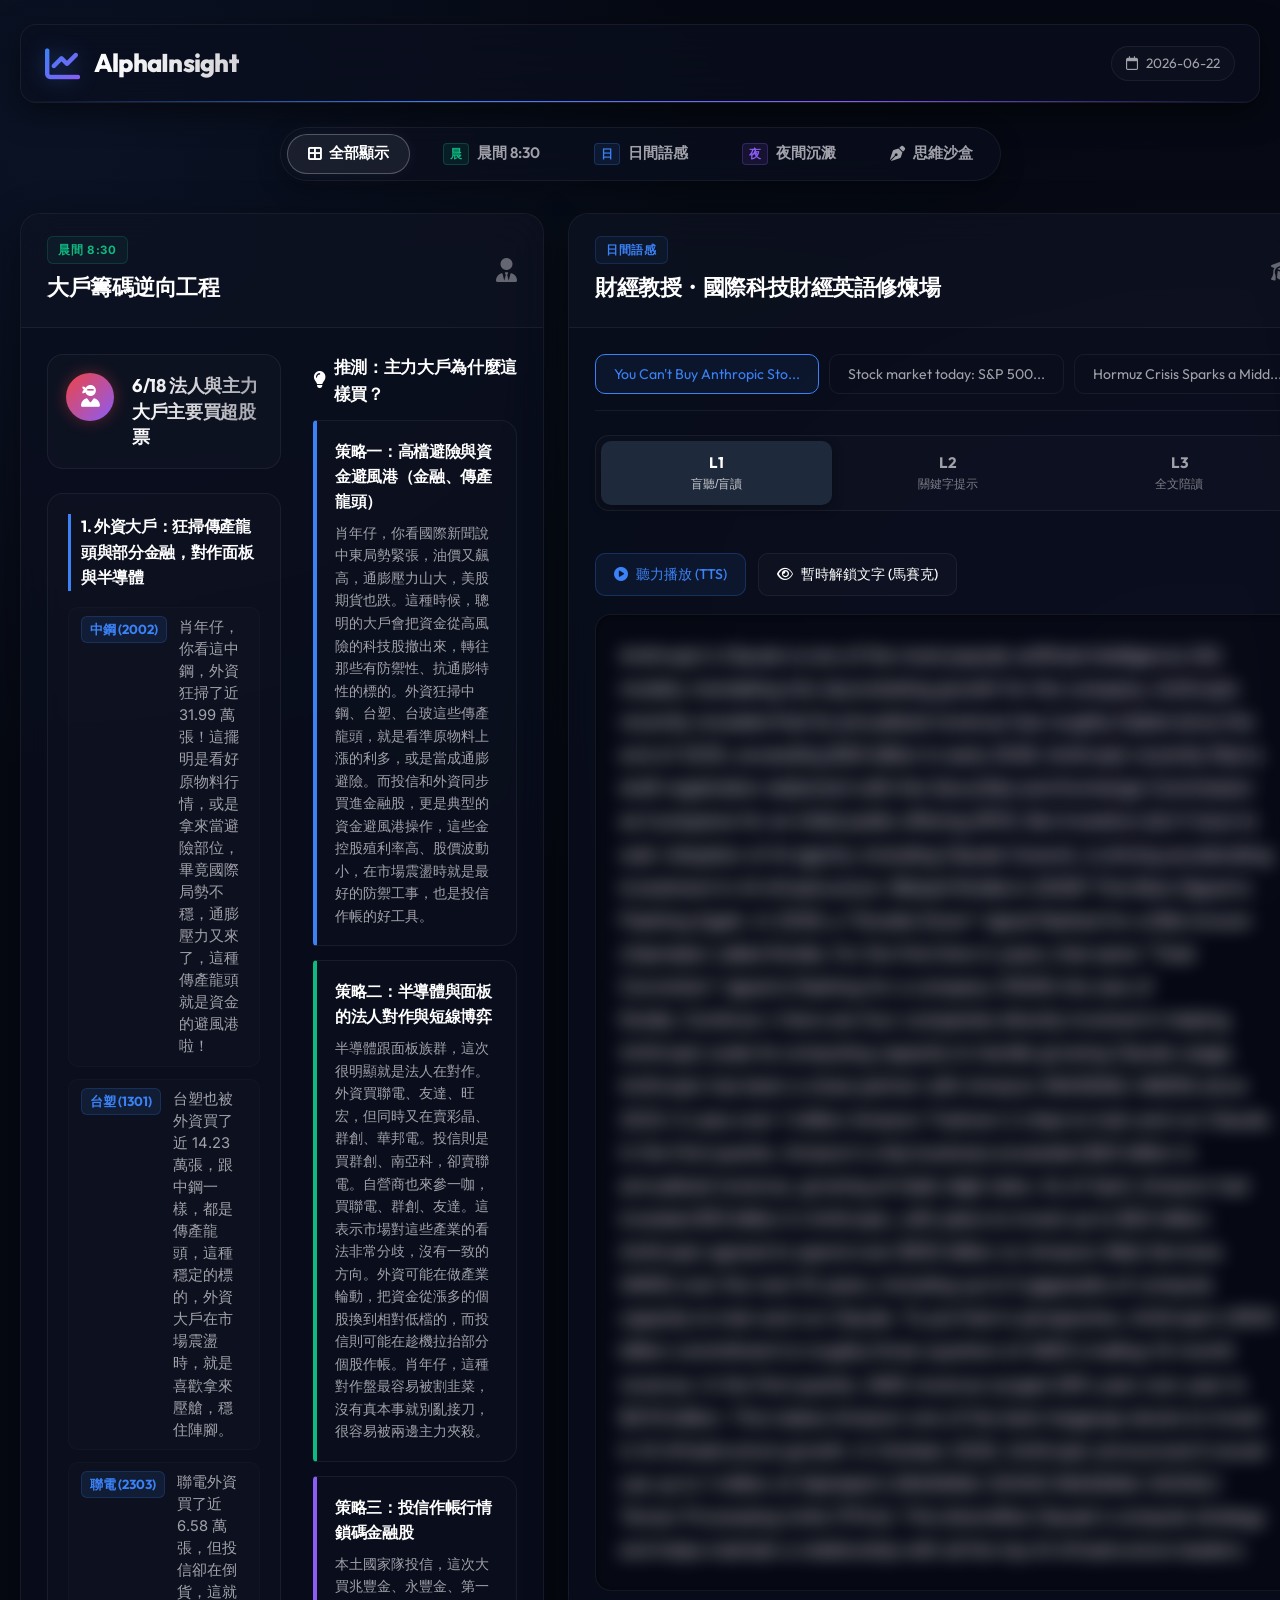
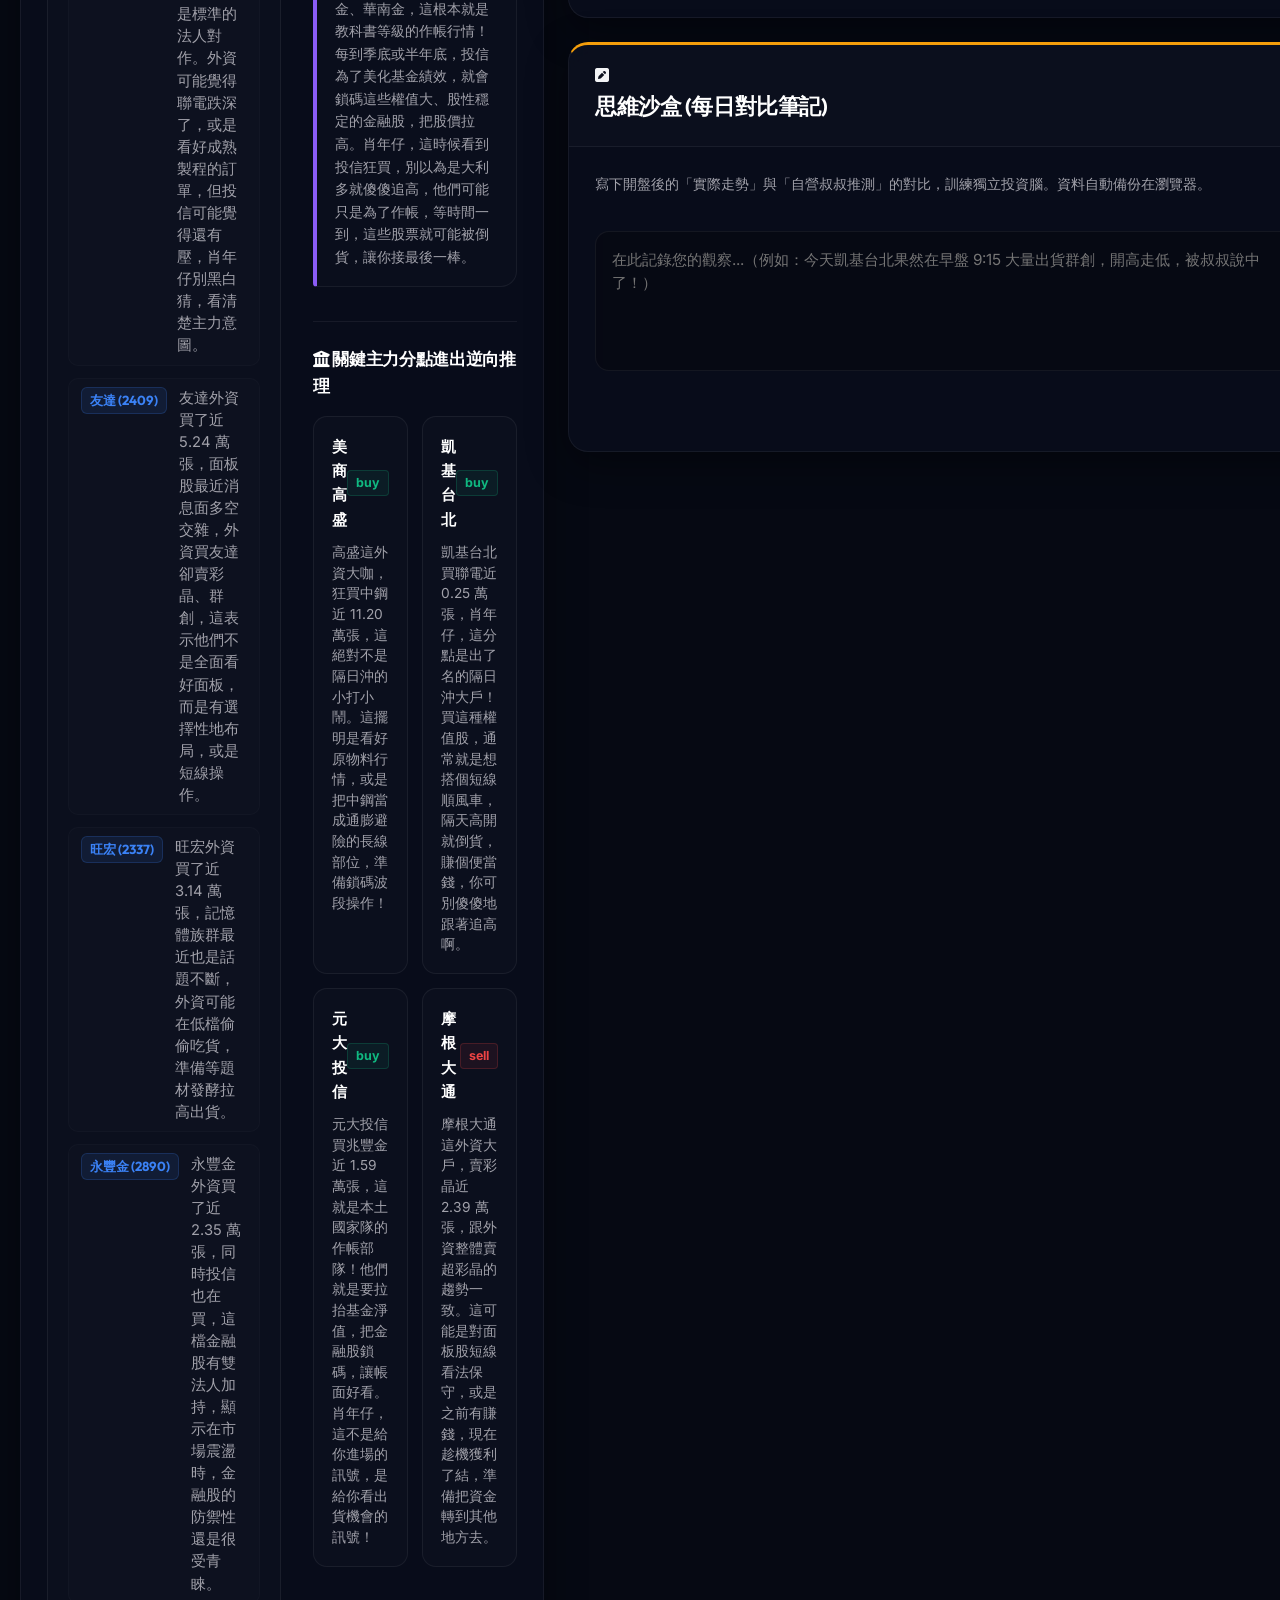
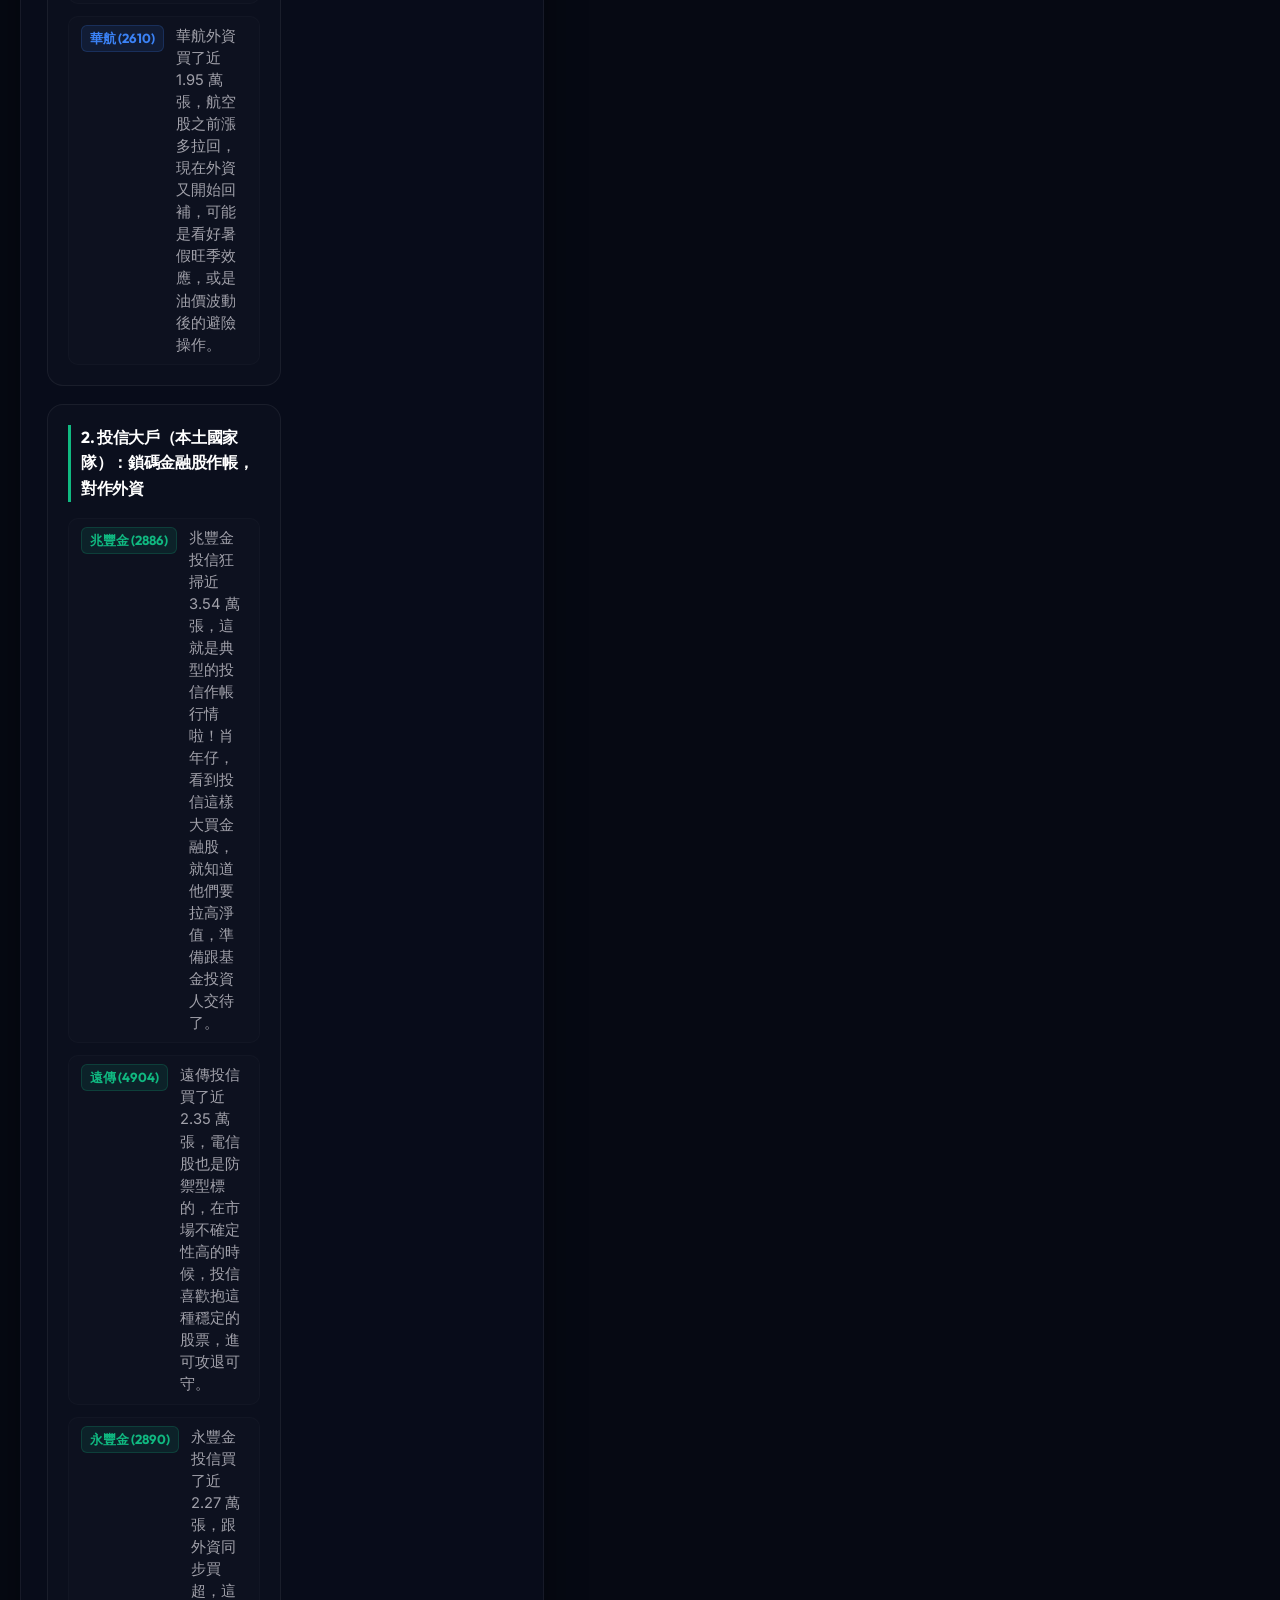
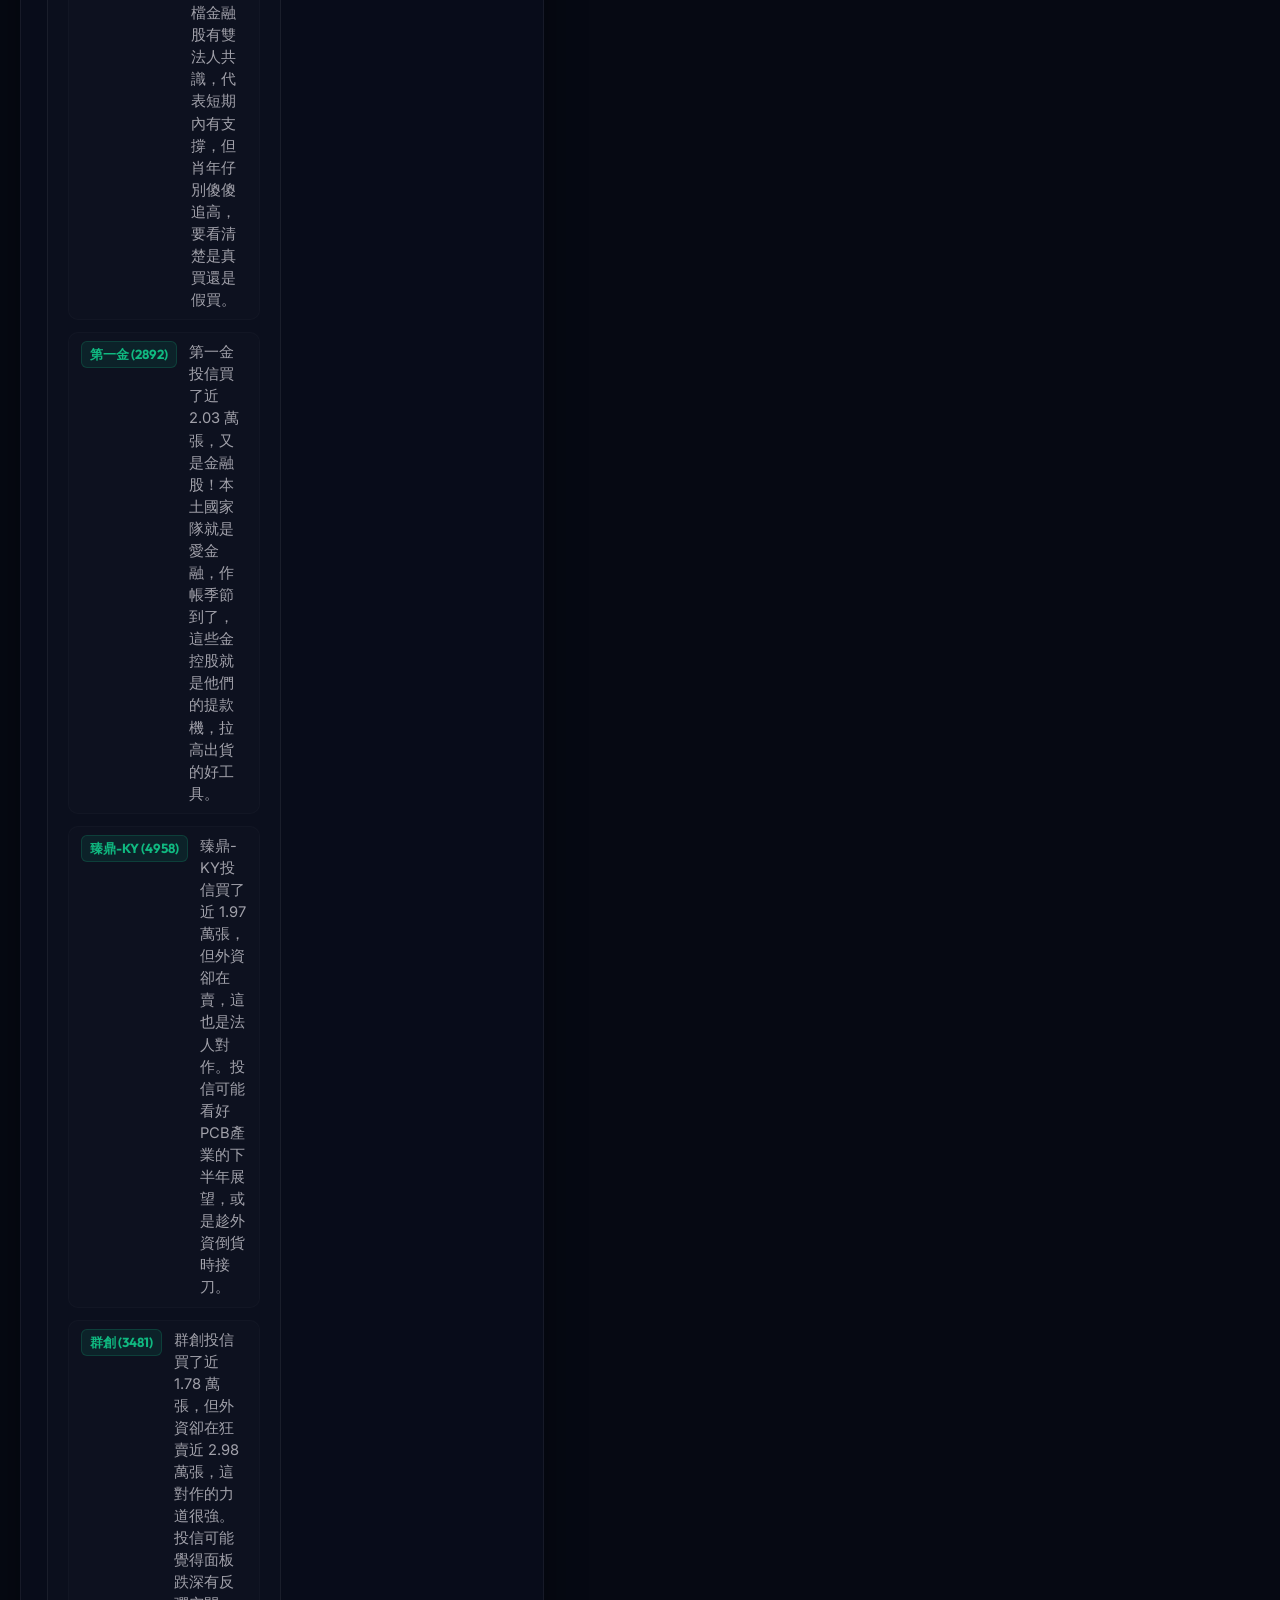
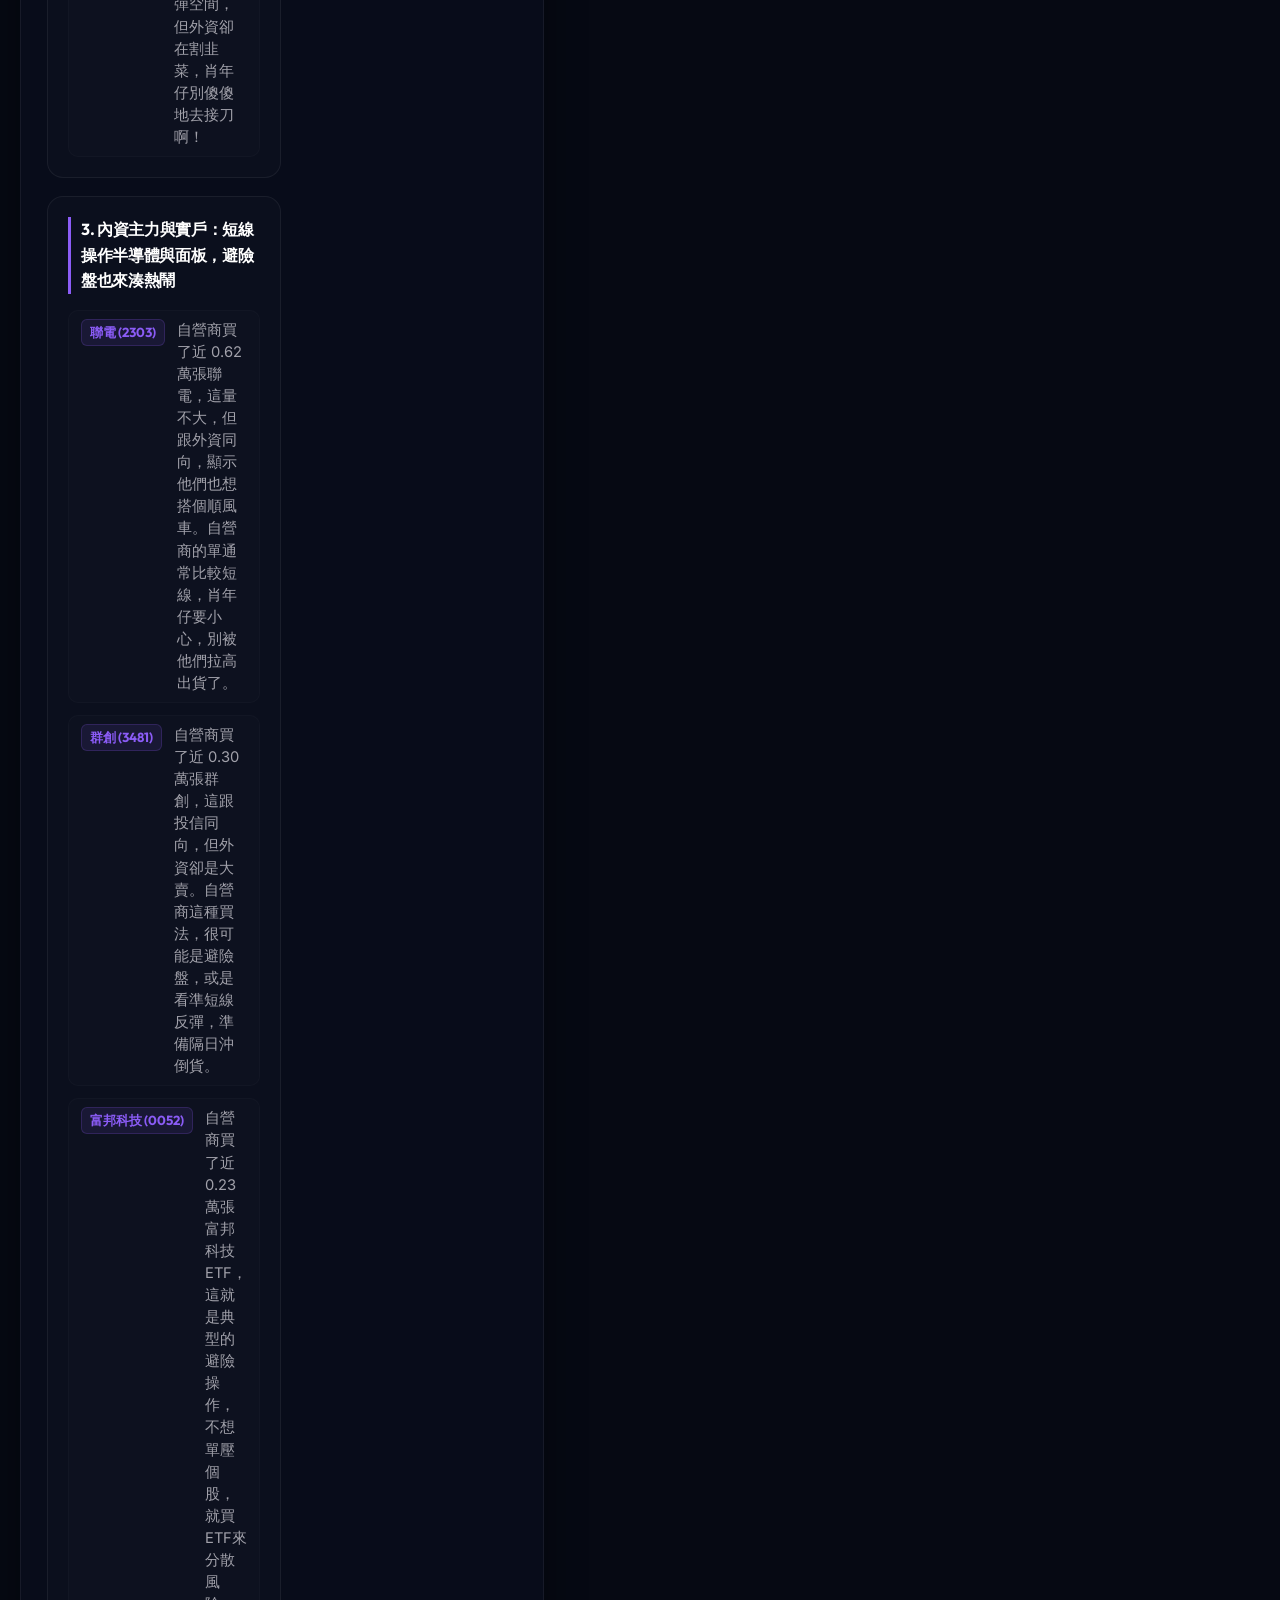
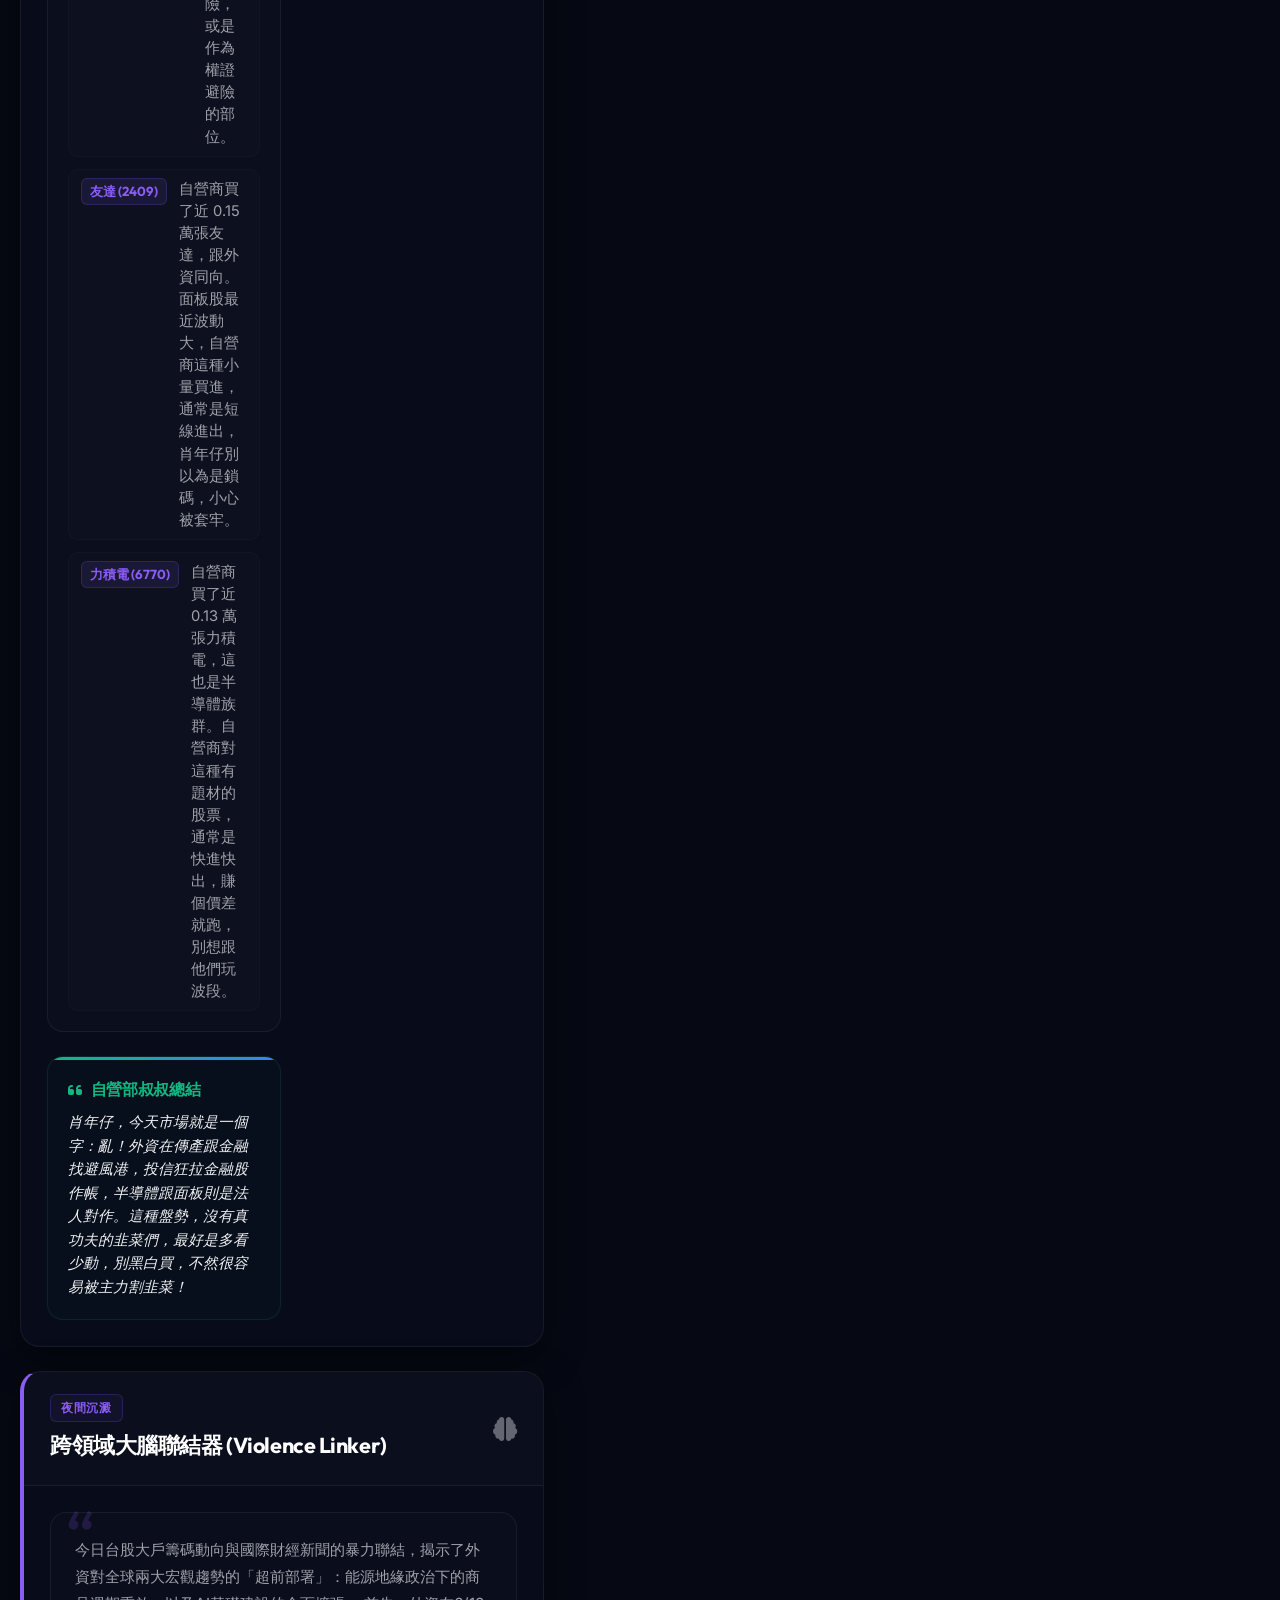
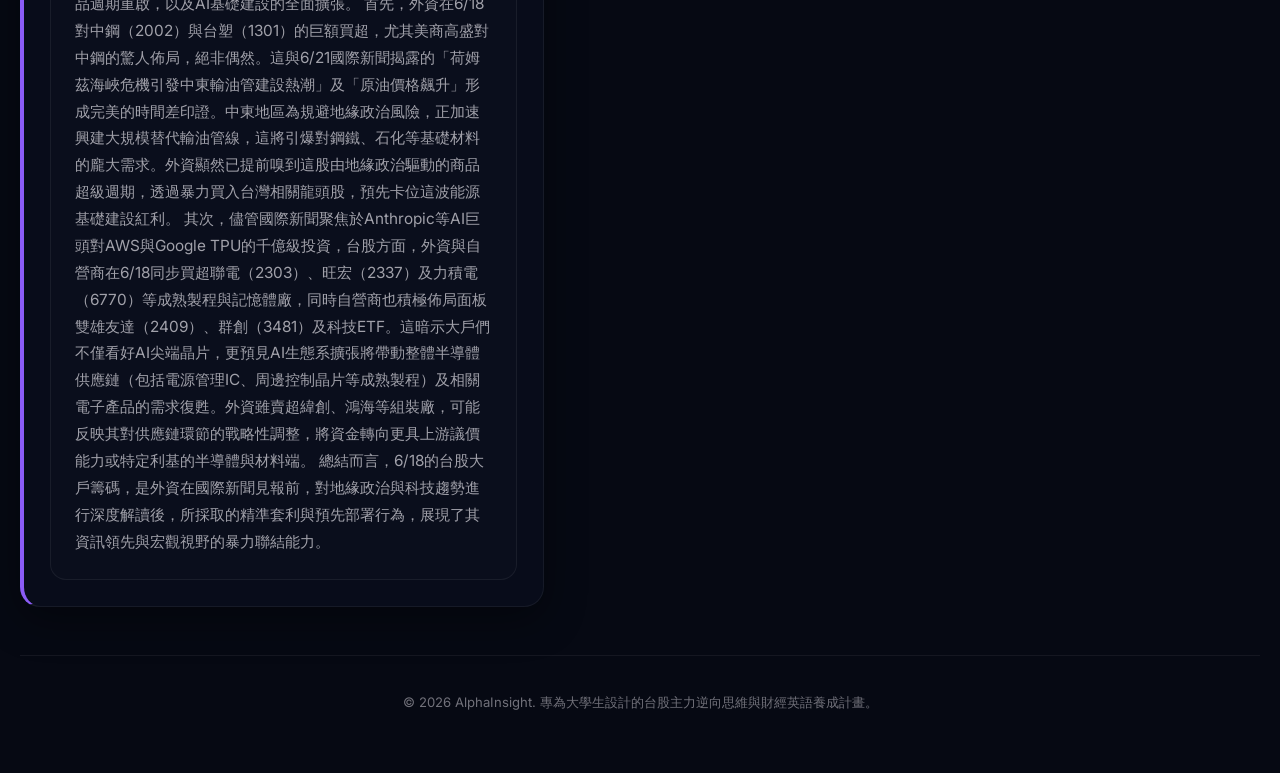
==== commit 83b90c60: "feat(back/front): enforce strictly live data, implement hybrid AI execution, and resolve frontend UX" ====
--- a/frontend/index.html
+++ b/frontend/index.html
@@ -28,10 +28,6 @@
                     <i class="fa-regular fa-calendar"></i>
                     <span id="insight-date">讀取中...</span>
                 </div>
-                <div class="meta-item status-indicator">
-                    <span class="status-dot"></span>
-                    <span>WSL & Ollama 離線就緒</span>
-                </div>
             </div>
         </header>
 
--- a/frontend/style.css
+++ b/frontend/style.css
@@ -158,28 +158,6 @@
     font-family: 'Outfit', sans-serif;
 }
 
-.status-indicator {
-    color: var(--neon-green);
-    border-color: rgba(16, 185, 129, 0.15);
-    background: rgba(16, 185, 129, 0.02);
-}
-
-.status-dot {
-    width: 8px;
-    height: 8px;
-    background-color: var(--neon-green);
-    border-radius: 50%;
-    box-shadow: 0 0 10px var(--neon-green);
-    display: inline-block;
-    animation: pulse 2s infinite;
-}
-
-@keyframes pulse {
-    0% { transform: scale(0.95); opacity: 0.7; }
-    50% { transform: scale(1.1); opacity: 1; box-shadow: 0 0 14px var(--neon-green); }
-    100% { transform: scale(0.95); opacity: 0.7; }
-}
-
 /* Dashboard Columns Layout */
 .app-main {
     display: grid;
@@ -793,7 +771,7 @@
 /* 3D Flip Cards */
 .keyword-card-wrapper {
     perspective: 1000px;
-    height: 120px;
+    height: 180px;
     cursor: pointer;
 }
 
@@ -847,6 +825,9 @@
     color: var(--text-primary);
     transform: rotateY(180deg);
     border-color: rgba(59, 130, 246, 0.3);
+    overflow-y: auto;
+    justify-content: flex-start;
+    padding: 16px 12px;
 }
 
 .keyword-card-back p {
@@ -880,6 +861,12 @@
 @media (max-width: 768px) {
     .read-along-container {
         grid-template-columns: 1fr;
+    }
+    .english-passage-interactive,
+    .translation-side-panel {
+        max-height: none;
+        height: auto;
+        overflow-y: visible;
     }
 }
 
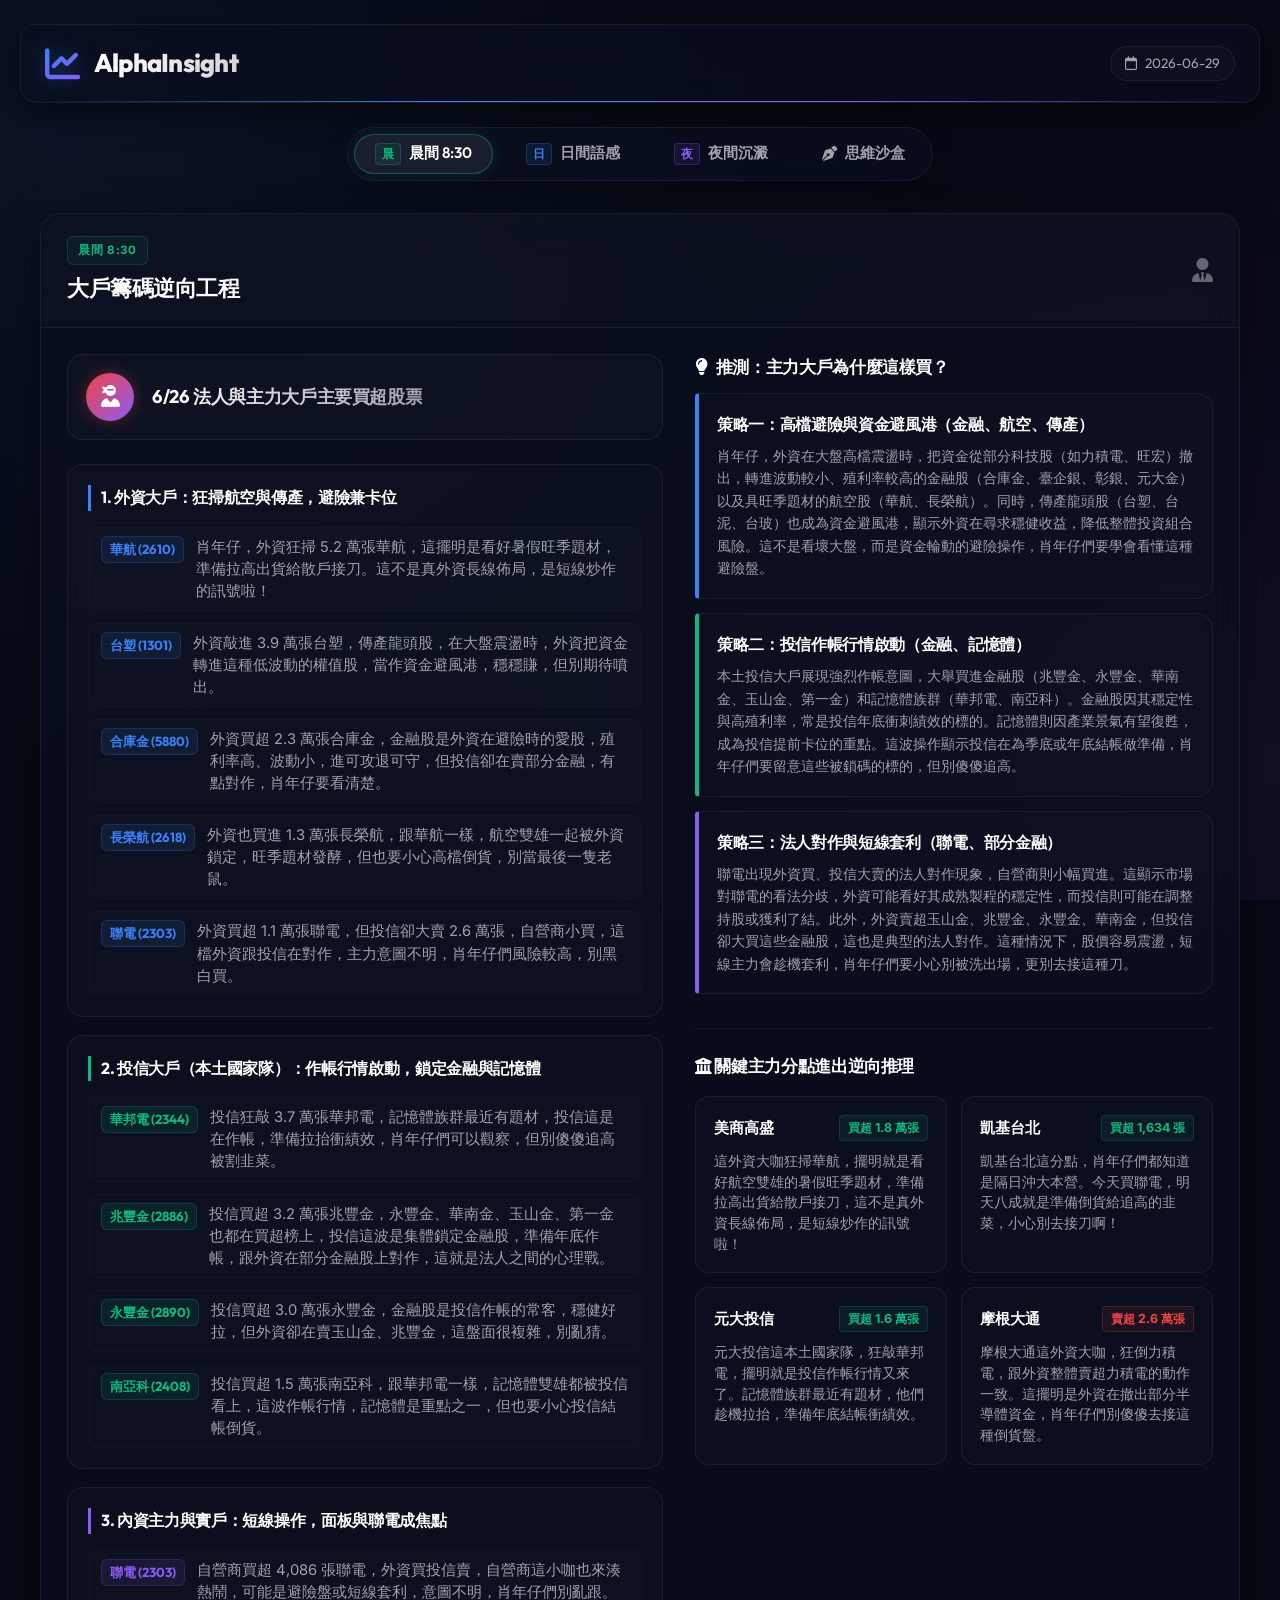
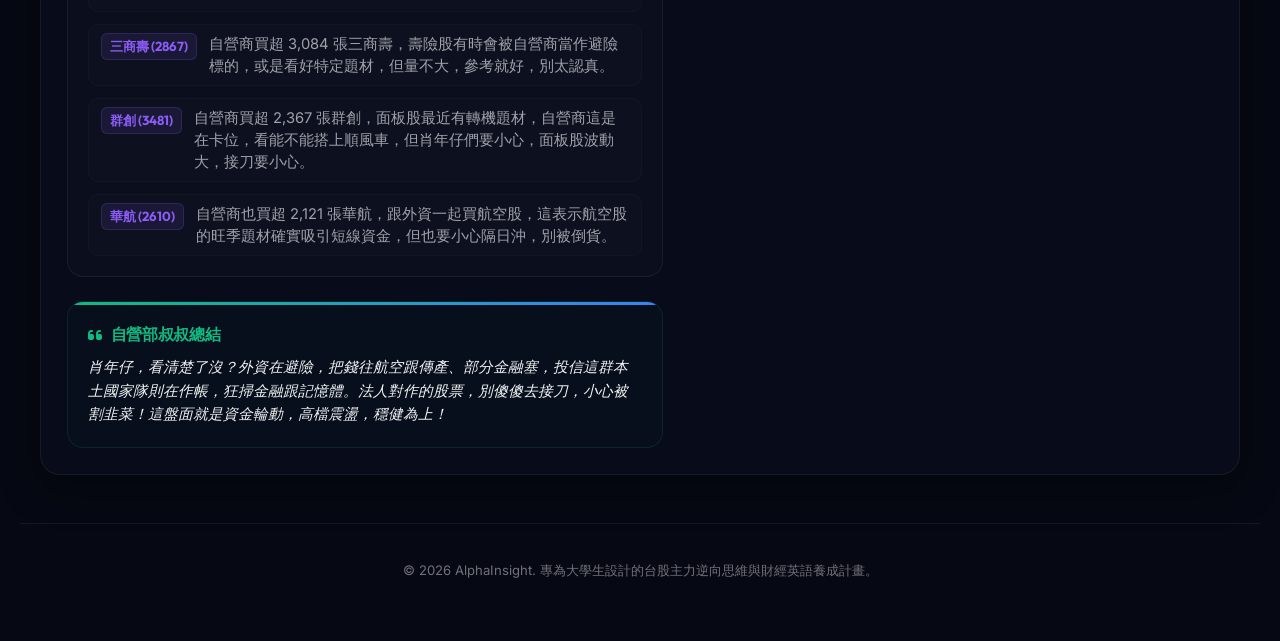
==== commit 3c658991: "feat: 升級思維沙盒為英文單字重點沙盒，新增每週清理、備份匯出入與互動測驗，精簡介面移除全部顯示" ====
--- a/frontend/index.html
+++ b/frontend/index.html
@@ -34,10 +34,7 @@
         <!-- View Selector / Nav Tabs -->
         <nav class="view-selector-container">
             <div class="view-tabs">
-                <button class="view-tab-btn active" data-view="all">
-                    <i class="fa-solid fa-border-all"></i> 全部顯示
-                </button>
-                <button class="view-tab-btn" data-view="morning">
+                <button class="view-tab-btn active" data-view="morning">
                     <span class="view-badge view-badge-morning">晨</span> 晨間 8:30
                 </button>
                 <button class="view-tab-btn" data-view="english">
@@ -139,7 +136,7 @@
                     <div class="card-header">
                         <div class="card-title">
                             <span class="badge badge-daytime">日間語感</span>
-                            <h2>財經教授・國際科技財經英語修煉場</h2>
+                            <h2>英語修煉場</h2>
                         </div>
                         <i class="fa-solid fa-graduation-cap header-card-icon"></i>
                     </div>
@@ -232,17 +229,101 @@
                 <section class="dashboard-card sandbox-card" id="sandbox">
                     <div class="card-header">
                         <div class="card-title">
-                            <i class="fa-solid fa-square-pen"></i>
-                            <h2>思維沙盒 (每日對比筆記)</h2>
+                            <i class="fa-solid fa-pen-nib"></i>
+                            <h2>思維沙盒 (英文重點筆記)</h2>
                         </div>
                     </div>
                     <div class="card-content">
-                        <div class="sandbox-intro">
-                            寫下開盤後的「實際走勢」與「自營叔叔推測」的對比，訓練獨立投資腦。資料自動備份在瀏覽器。
-                        </div>
-                        <textarea id="sandbox-textarea" placeholder="在此記錄您的觀察...（例如：今天凱基台北果然在早盤 9:15 大量出貨群創，開高走低，被叔叔說中了！）"></textarea>
-                        <div class="sandbox-footer">
-                            <span id="save-status"><i class="fa-solid fa-cloud-arrow-up"></i> 已即時儲存至本機</span>
+                        <!-- Cleanup Notification Banner -->
+                        <div class="sandbox-notification" id="sandbox-notification" style="display: none;">
+                            <span class="notification-text"><i class="fa-solid fa-circle-check"></i> 每週自動清理已完成！已將上週的筆記歸檔至單字庫。</span>
+                            <button class="notification-close" id="btn-close-notification">&times;</button>
+                        </div>
+
+                        <!-- Sandbox Sub Tabs -->
+                        <div class="sandbox-tabs">
+                            <button class="sandbox-tab-btn active" data-sandbox-tab="edit">
+                                <i class="fa-solid fa-pen-nib"></i> 筆記編輯
+                            </button>
+                            <button class="sandbox-tab-btn" data-sandbox-tab="words">
+                                <i class="fa-solid fa-book"></i> 單字庫 (<span id="vocab-count">0</span>)
+                            </button>
+                            <button class="sandbox-tab-btn" data-sandbox-tab="quiz">
+                                <i class="fa-solid fa-gamepad"></i> 互動測驗
+                            </button>
+                        </div>
+
+                        <!-- Panel 1: Note Editor -->
+                        <div class="sandbox-panel active" id="sandbox-panel-edit">
+                            <div class="sandbox-intro">
+                                請輸入財經英語重點，每行一個單字或片語（格式如：<code>go on a tear 勢不可擋</code> 或 <code>bear market - 空頭市場</code>）。資料將自動備份於瀏覽器。
+                            </div>
+                            <textarea id="sandbox-textarea" placeholder="在此記錄您的英文重點...（例如：&#10;go on a tear 勢不可擋&#10;take a hit 遭受打擊&#10;bear market 空頭市場）"></textarea>
+                            <div class="sandbox-action-bar">
+                                <button class="sandbox-btn primary-btn" id="btn-consolidate-now">
+                                    <i class="fa-solid fa-file-invoice"></i> 整理並歸檔至單字庫
+                                </button>
+                                <span id="save-status"><i class="fa-solid fa-cloud-arrow-up"></i> 已即時儲存</span>
+                            </div>
+                        </div>
+
+                        <!-- Panel 2: Vocabulary Bank -->
+                        <div class="sandbox-panel" id="sandbox-panel-words">
+                            <div class="vocab-header-actions">
+                                <div class="backup-actions">
+                                    <button class="sandbox-btn secondary-btn" id="btn-export-vocab">
+                                        <i class="fa-solid fa-file-export"></i> 匯出單字庫
+                                    </button>
+                                    <label class="sandbox-btn secondary-btn upload-label" for="input-import-vocab">
+                                        <i class="fa-solid fa-file-import"></i> 匯入單字庫
+                                        <input type="file" id="input-import-vocab" accept=".json" style="display: none;">
+                                    </label>
+                                    <button class="sandbox-btn danger-btn" id="btn-clear-vocab">
+                                        <i class="fa-solid fa-trash-can"></i> 清空單字庫
+                                    </button>
+                                </div>
+                            </div>
+                            <div class="vocab-list-container" id="vocab-list">
+                                <p class="vocab-empty-msg">單字庫目前是空的。請在「筆記編輯」中寫下單字後歸檔，或點選匯入。</p>
+                            </div>
+                        </div>
+
+                        <!-- Panel 3: Interactive Quiz -->
+                        <div class="sandbox-panel" id="sandbox-panel-quiz">
+                            <div id="quiz-setup-view">
+                                <p class="quiz-intro">挑戰您自己記錄的英文重點單字！測驗會從您的單字庫中隨機挑選單字進行四選一問答。</p>
+                                <button class="sandbox-btn primary-btn" id="btn-start-quiz">
+                                    <i class="fa-solid fa-play"></i> 開始互動測驗
+                                </button>
+                            </div>
+                            <div id="quiz-active-view" style="display: none;">
+                                <div class="quiz-meta">
+                                    <span class="quiz-progress">第 <span id="quiz-current-num">1</span> 題</span>
+                                    <span class="quiz-score">得分：<span id="quiz-score-num">0</span></span>
+                                </div>
+                                <div class="quiz-question-container">
+                                    <h3 id="quiz-question-text">題目載入中...</h3>
+                                </div>
+                                <div class="quiz-options-container" id="quiz-options">
+                                    <!-- Options will be generated here -->
+                                </div>
+                                <div class="quiz-feedback" id="quiz-feedback-text" style="display: none;"></div>
+                                <div class="quiz-actions" style="margin-top: 15px; display: flex; justify-content: flex-end;">
+                                    <button class="sandbox-btn primary-btn" id="btn-next-question" style="display: none;">
+                                        下一題 <i class="fa-solid fa-arrow-right"></i>
+                                    </button>
+                                </div>
+                            </div>
+                            <div id="quiz-result-view" style="display: none; text-align: center;">
+                                <div class="quiz-result-trophy">
+                                    <i class="fa-solid fa-trophy" style="font-size: 3.5rem; color: var(--neon-amber); filter: drop-shadow(0 0 10px rgba(245,158,11,0.4));"></i>
+                                </div>
+                                <h3 class="quiz-result-title">測驗結束！</h3>
+                                <p class="quiz-result-summary">您的得分是：<span id="quiz-final-score" style="color: var(--neon-amber); font-weight: bold; font-size: 1.2rem;">0</span> 分</p>
+                                <button class="sandbox-btn primary-btn" id="btn-restart-quiz" style="margin-top: 15px;">
+                                    <i class="fa-solid fa-rotate-left"></i> 再試一次
+                                </button>
+                            </div>
                         </div>
                     </div>
                 </section>
--- a/frontend/style.css
+++ b/frontend/style.css
@@ -994,10 +994,91 @@
     background: rgba(0, 0, 0, 0.35);
 }
 
-.sandbox-footer {
-    display: flex;
-    justify-content: flex-end;
-    margin-top: 10px;
+/* Sandbox Feature Styles */
+.sandbox-notification {
+    background: rgba(16, 185, 129, 0.1);
+    border: 1px solid rgba(16, 185, 129, 0.25);
+    color: #a7f3d0;
+    padding: 12px 16px;
+    border-radius: 12px;
+    margin-bottom: 16px;
+    display: flex;
+    justify-content: space-between;
+    align-items: center;
+    font-size: 0.88rem;
+    animation: fadeIn 0.4s ease;
+}
+
+.notification-close {
+    background: none;
+    border: none;
+    color: #a7f3d0;
+    font-size: 1.2rem;
+    cursor: pointer;
+    opacity: 0.7;
+    transition: var(--transition-smooth);
+    padding: 0 4px;
+}
+
+.notification-close:hover {
+    opacity: 1;
+}
+
+.sandbox-tabs {
+    display: flex;
+    gap: 8px;
+    border-bottom: 1px solid var(--border-color);
+    padding-bottom: 12px;
+    margin-bottom: 16px;
+}
+
+.sandbox-tab-btn {
+    background: transparent;
+    border: 1px solid transparent;
+    color: var(--text-secondary);
+    padding: 8px 16px;
+    border-radius: 10px;
+    cursor: pointer;
+    font-family: inherit;
+    font-size: 0.88rem;
+    font-weight: 500;
+    display: flex;
+    align-items: center;
+    gap: 8px;
+    transition: var(--transition-smooth);
+}
+
+.sandbox-tab-btn:hover {
+    background: rgba(255, 255, 255, 0.04);
+    color: var(--text-primary);
+}
+
+.sandbox-tab-btn.active {
+    background: rgba(245, 158, 11, 0.1);
+    border-color: rgba(245, 158, 11, 0.25);
+    color: var(--neon-amber);
+    box-shadow: 0 0 10px rgba(245, 158, 11, 0.05);
+}
+
+.sandbox-panel {
+    display: none;
+    animation: fadeIn 0.3s ease;
+}
+
+.sandbox-panel.active {
+    display: block;
+}
+
+@keyframes fadeIn {
+    from { opacity: 0; transform: translateY(4px); }
+    to { opacity: 1; transform: translateY(0); }
+}
+
+.sandbox-action-bar {
+    display: flex;
+    justify-content: space-between;
+    align-items: center;
+    margin-top: 14px;
 }
 
 #save-status {
@@ -1012,6 +1093,277 @@
 
 #save-status.show {
     opacity: 1;
+}
+
+.sandbox-btn {
+    background: rgba(255, 255, 255, 0.04);
+    border: 1px solid var(--border-color);
+    color: var(--text-primary);
+    padding: 8px 16px;
+    border-radius: 10px;
+    cursor: pointer;
+    font-family: inherit;
+    font-size: 0.85rem;
+    font-weight: 600;
+    display: inline-flex;
+    align-items: center;
+    gap: 8px;
+    transition: var(--transition-smooth);
+}
+
+.sandbox-btn:hover {
+    background: rgba(255, 255, 255, 0.08);
+    border-color: var(--border-hover);
+}
+
+.sandbox-btn.primary-btn {
+    background: linear-gradient(135deg, rgba(245, 158, 11, 0.85), rgba(217, 119, 6, 0.85));
+    border: none;
+    color: #040815;
+    box-shadow: 0 4px 15px rgba(245, 158, 11, 0.15);
+}
+
+.sandbox-btn.primary-btn:hover {
+    background: linear-gradient(135deg, rgba(245, 158, 11, 1), rgba(217, 119, 6, 1));
+    box-shadow: 0 4px 20px rgba(245, 158, 11, 0.25);
+    transform: translateY(-1px);
+}
+
+.sandbox-btn.secondary-btn {
+    background: rgba(59, 130, 246, 0.08);
+    border-color: rgba(59, 130, 246, 0.2);
+    color: #93c5fd;
+}
+
+.sandbox-btn.secondary-btn:hover {
+    background: rgba(59, 130, 246, 0.15);
+    border-color: rgba(59, 130, 246, 0.35);
+}
+
+.sandbox-btn.danger-btn {
+    background: rgba(239, 68, 68, 0.08);
+    border-color: rgba(239, 68, 68, 0.2);
+    color: #fca5a5;
+}
+
+.sandbox-btn.danger-btn:hover {
+    background: rgba(239, 68, 68, 0.15);
+    border-color: rgba(239, 68, 68, 0.35);
+}
+
+.upload-label {
+    cursor: pointer;
+}
+
+.vocab-header-actions {
+    margin-bottom: 16px;
+}
+
+.backup-actions {
+    display: flex;
+    gap: 8px;
+    flex-wrap: wrap;
+}
+
+.vocab-list-container {
+    display: grid;
+    grid-template-columns: repeat(auto-fill, minmax(130px, 1fr));
+    gap: 10px;
+    max-height: 240px;
+    overflow-y: auto;
+    padding-right: 6px;
+    margin-top: 10px;
+}
+
+.vocab-empty-msg {
+    grid-column: 1 / -1;
+    color: var(--text-muted);
+    font-size: 0.88rem;
+    font-style: italic;
+    text-align: center;
+    padding: 30px 0;
+}
+
+.vocab-chip {
+    background: rgba(255, 255, 255, 0.02);
+    border: 1px solid var(--border-color);
+    padding: 10px 12px;
+    border-radius: 10px;
+    display: flex;
+    flex-direction: column;
+    gap: 2px;
+    transition: var(--transition-smooth);
+    position: relative;
+    overflow: hidden;
+}
+
+.vocab-chip:hover {
+    background: rgba(245, 158, 11, 0.05);
+    border-color: rgba(245, 158, 11, 0.25);
+    transform: translateY(-1px);
+}
+
+.vocab-chip-word {
+    font-weight: 600;
+    font-size: 0.9rem;
+    color: #ffffff;
+    word-break: break-word;
+}
+
+.vocab-chip-meaning {
+    font-size: 0.78rem;
+    color: var(--text-secondary);
+    word-break: break-word;
+}
+
+/* Quiz Styles */
+.quiz-intro {
+    color: var(--text-secondary);
+    font-size: 0.88rem;
+    margin-bottom: 20px;
+    line-height: 1.6;
+}
+
+.quiz-meta {
+    display: flex;
+    justify-content: space-between;
+    font-size: 0.82rem;
+    color: var(--text-muted);
+    margin-bottom: 12px;
+    font-weight: 500;
+}
+
+.quiz-progress {
+    color: var(--text-secondary);
+}
+
+.quiz-score {
+    color: var(--neon-amber);
+    font-weight: 600;
+}
+
+.quiz-question-container {
+    background: rgba(0, 0, 0, 0.2);
+    border: 1px solid var(--border-color);
+    border-radius: 12px;
+    padding: 20px;
+    text-align: center;
+    margin-bottom: 18px;
+}
+
+#quiz-question-text {
+    font-size: 1.1rem;
+    font-weight: 700;
+    color: #ffffff;
+}
+
+.quiz-options-container {
+    display: grid;
+    grid-template-columns: 1fr 1fr;
+    gap: 12px;
+}
+
+@media (max-width: 480px) {
+    .quiz-options-container {
+        grid-template-columns: 1fr;
+    }
+}
+
+.quiz-option-btn {
+    background: rgba(255, 255, 255, 0.02);
+    border: 1px solid var(--border-color);
+    border-radius: 10px;
+    color: var(--text-primary);
+    padding: 12px 16px;
+    font-family: inherit;
+    font-size: 0.88rem;
+    font-weight: 500;
+    cursor: pointer;
+    text-align: left;
+    transition: var(--transition-smooth);
+    display: flex;
+    align-items: center;
+    gap: 10px;
+}
+
+.quiz-option-btn:hover {
+    background: rgba(255, 255, 255, 0.05);
+    border-color: var(--border-hover);
+}
+
+.quiz-option-btn.correct {
+    background: rgba(16, 185, 129, 0.12) !important;
+    border-color: var(--neon-green) !important;
+    color: #d1fae5 !important;
+    box-shadow: 0 0 10px rgba(16, 185, 129, 0.1);
+}
+
+.quiz-option-btn.incorrect {
+    background: rgba(239, 68, 68, 0.12) !important;
+    border-color: var(--neon-red) !important;
+    color: #fee2e2 !important;
+    box-shadow: 0 0 10px rgba(239, 68, 68, 0.1);
+}
+
+.quiz-option-badge {
+    display: inline-flex;
+    justify-content: center;
+    align-items: center;
+    width: 22px;
+    height: 22px;
+    border-radius: 50%;
+    background: rgba(255, 255, 255, 0.05);
+    font-size: 0.75rem;
+    font-weight: 700;
+    color: var(--text-secondary);
+    flex-shrink: 0;
+}
+
+.quiz-option-btn.correct .quiz-option-badge {
+    background: var(--neon-green);
+    color: #040815;
+}
+
+.quiz-option-btn.incorrect .quiz-option-badge {
+    background: var(--neon-red);
+    color: #ffffff;
+}
+
+.quiz-feedback {
+    margin-top: 14px;
+    font-size: 0.85rem;
+    text-align: center;
+    padding: 10px;
+    border-radius: 8px;
+    font-weight: 500;
+    animation: fadeIn 0.2s ease;
+}
+
+.quiz-feedback.correct {
+    color: var(--neon-green);
+    background: rgba(16, 185, 129, 0.05);
+    border: 1px solid rgba(16, 185, 129, 0.15);
+}
+
+.quiz-feedback.incorrect {
+    color: var(--neon-red);
+    background: rgba(239, 68, 68, 0.05);
+    border: 1px solid rgba(239, 68, 68, 0.15);
+}
+
+.quiz-result-trophy {
+    margin-bottom: 16px;
+}
+
+.quiz-result-title {
+    font-size: 1.3rem;
+    color: #ffffff;
+    margin-bottom: 8px;
+}
+
+.quiz-result-summary {
+    color: var(--text-secondary);
+    font-size: 0.9rem;
 }
 
 /* Footer */
@@ -1105,10 +1457,6 @@
     box-shadow: 0 0 15px rgba(245, 158, 11, 0.15);
 }
 
-.view-tab-btn.active[data-view="all"] {
-    border-color: rgba(255, 255, 255, 0.25);
-    box-shadow: 0 0 15px rgba(255, 255, 255, 0.05);
-}
 
 .view-badge {
     font-size: 0.72rem;
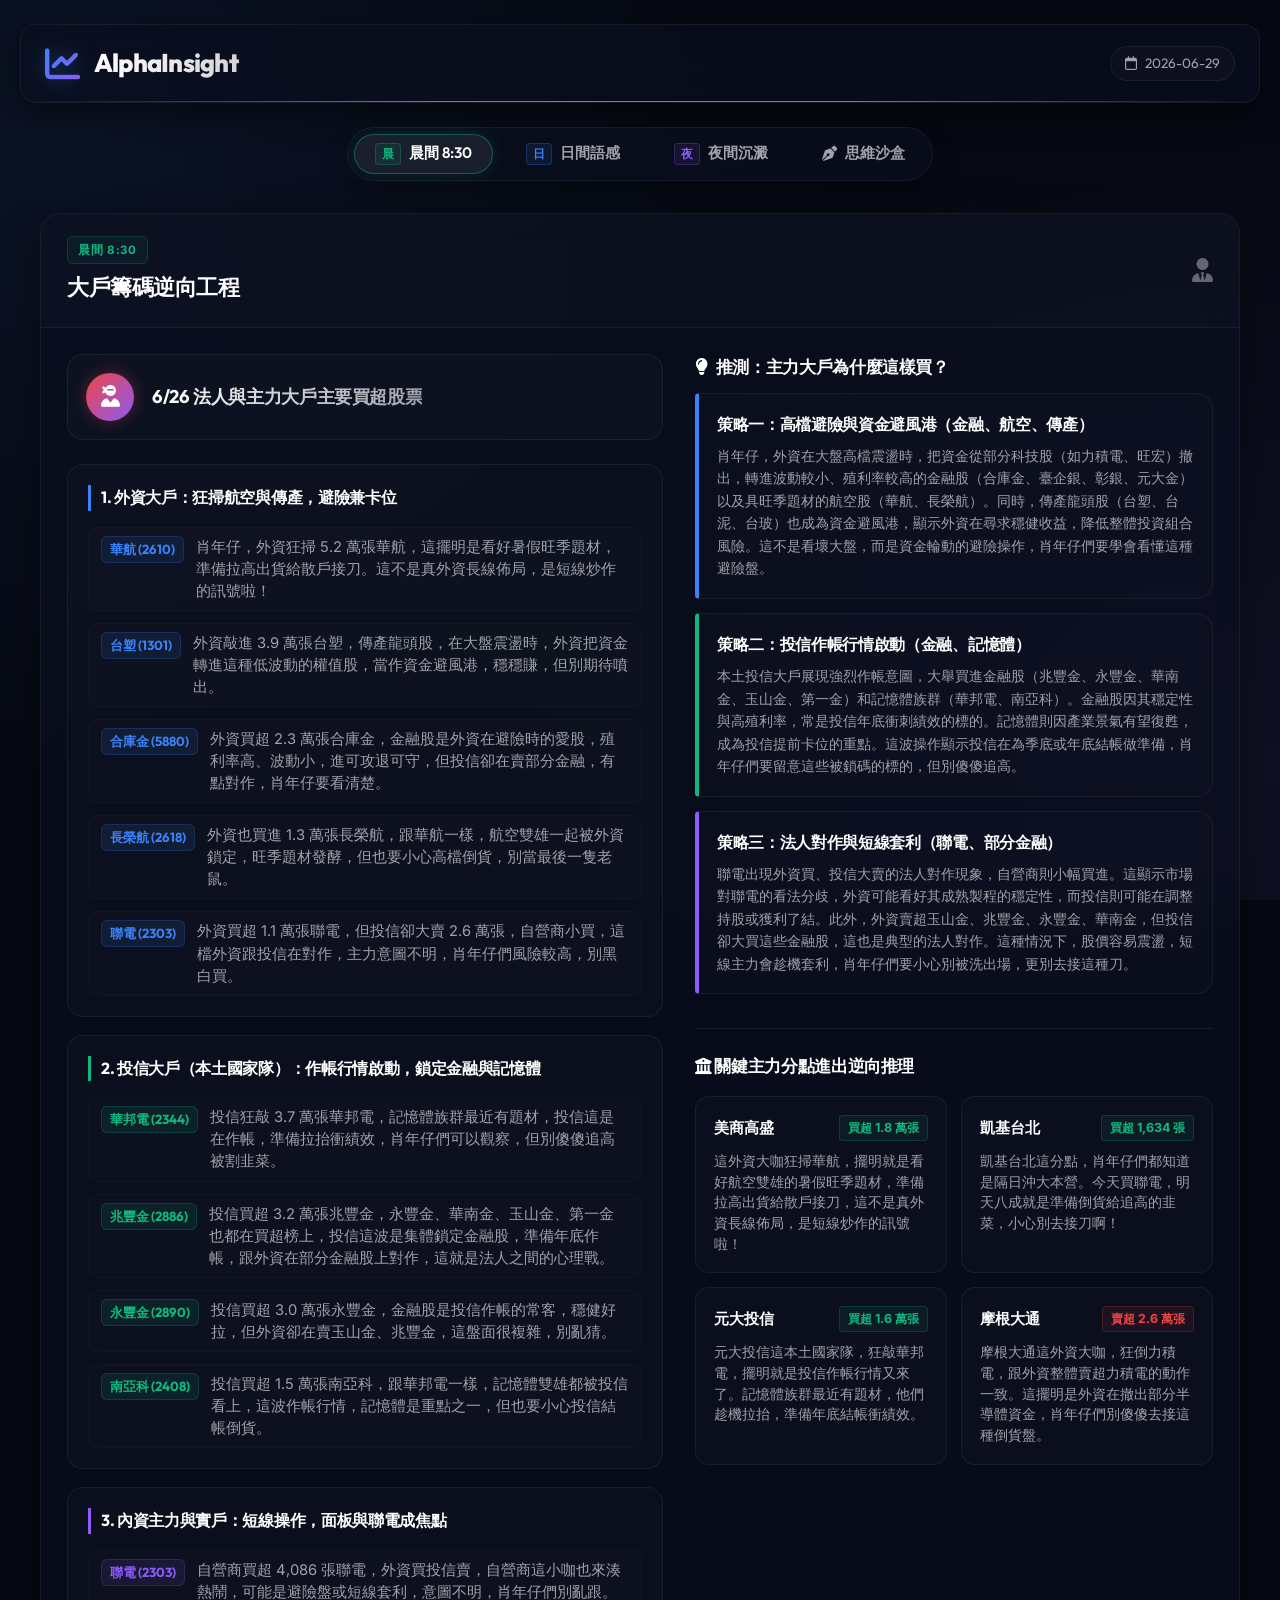
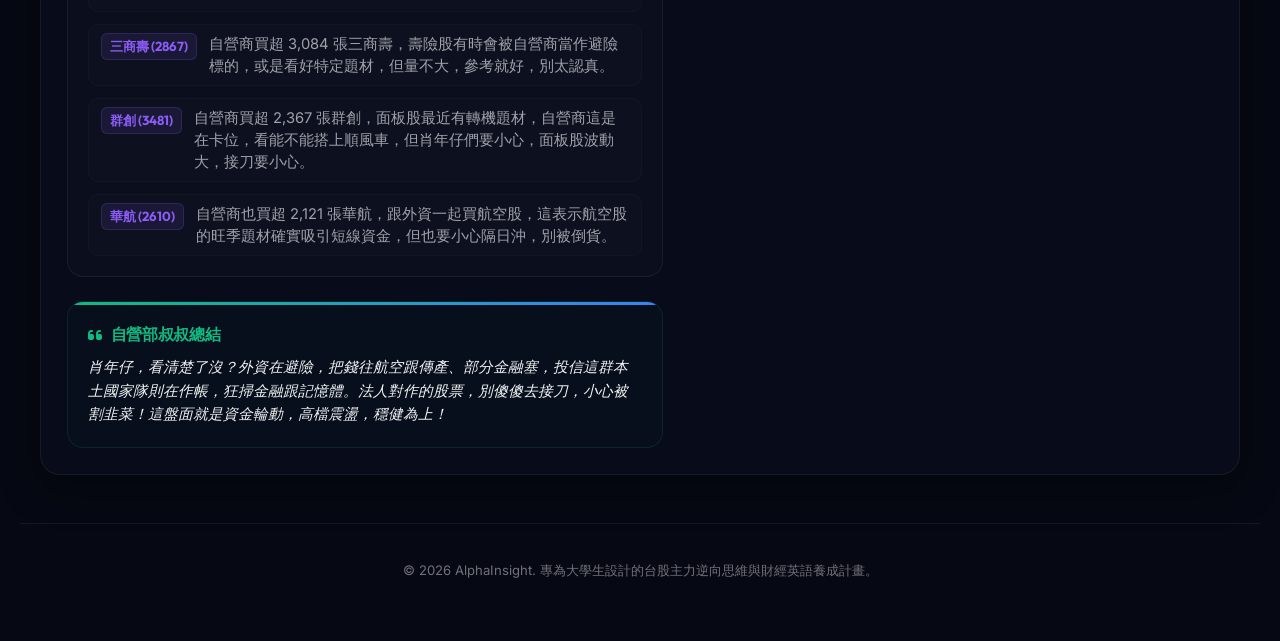
==== commit 17e1a421: "style: 簡化沙盒編輯器中的說明文字" ====
--- a/frontend/index.html
+++ b/frontend/index.html
@@ -256,7 +256,7 @@
                         <!-- Panel 1: Note Editor -->
                         <div class="sandbox-panel active" id="sandbox-panel-edit">
                             <div class="sandbox-intro">
-                                請輸入財經英語重點，每行一個單字或片語（格式如：<code>go on a tear 勢不可擋</code> 或 <code>bear market - 空頭市場</code>）。資料將自動備份於瀏覽器。
+                                請輸入財經英語重點。資料將自動備份於瀏覽器。
                             </div>
                             <textarea id="sandbox-textarea" placeholder="在此記錄您的英文重點...（例如：&#10;go on a tear 勢不可擋&#10;take a hit 遭受打擊&#10;bear market 空頭市場）"></textarea>
                             <div class="sandbox-action-bar">
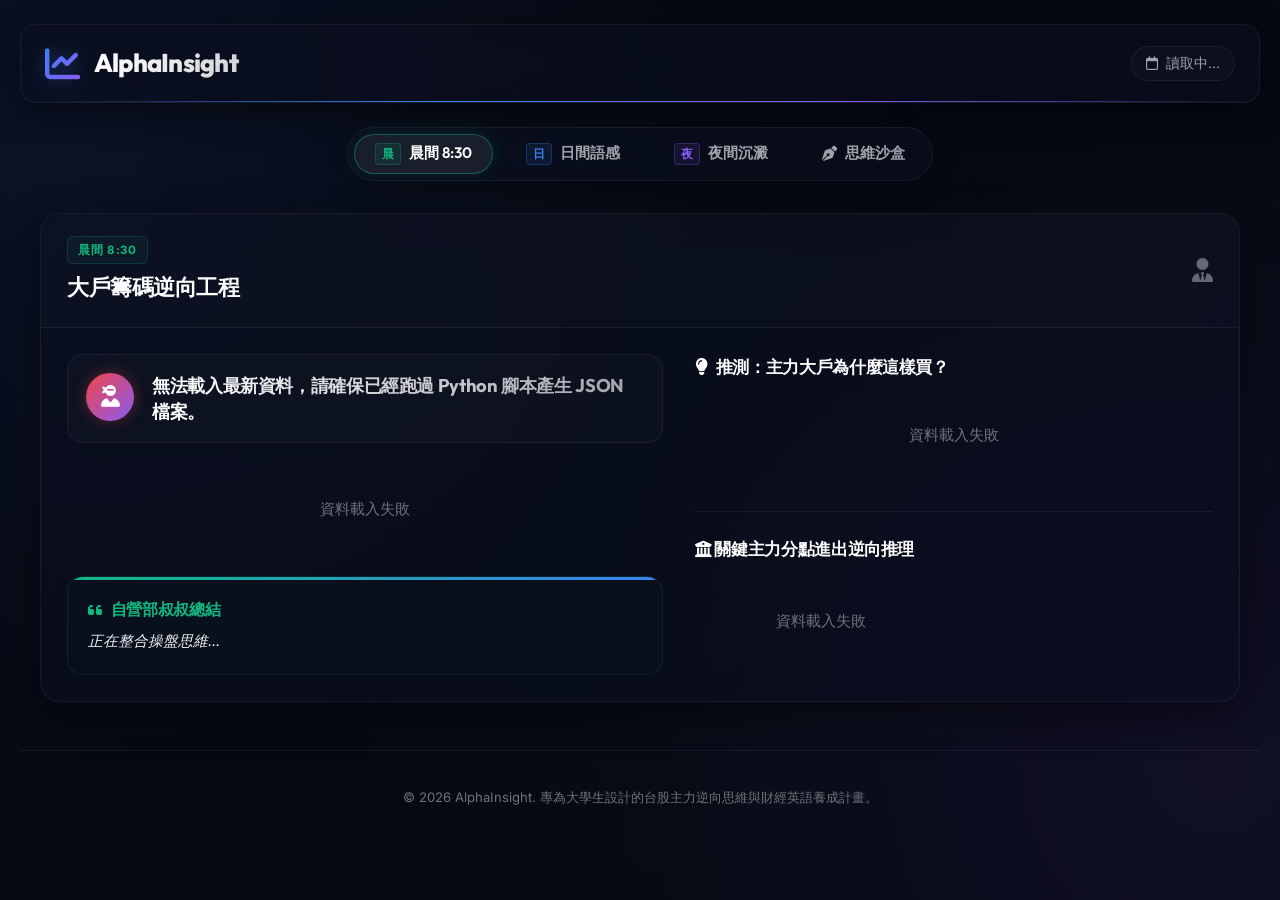
==== commit a4fd37f2: "Fix: Rename violence_connection to market_connection and improve rate limiting" ====
--- a/frontend/index.html
+++ b/frontend/index.html
@@ -115,13 +115,13 @@
                     <div class="card-header">
                         <div class="card-title">
                             <span class="badge badge-night">夜間沉澱</span>
-                            <h2>跨領域大腦聯結器 (Violence Linker)</h2>
+                            <h2>跨領域大腦聯結器 (Market Linker)</h2>
                         </div>
                         <i class="fa-solid fa-brain header-card-icon"></i>
                     </div>
                     <div class="card-content">
                         <p id="linker-insight-text" class="linker-text">
-                            正在暴力聯結晨間台股大戶動作與國際科技新聞...
+                            正在深度聯結晨間台股大戶動作與國際科技新聞...
                         </p>
                     </div>
                 </section>
